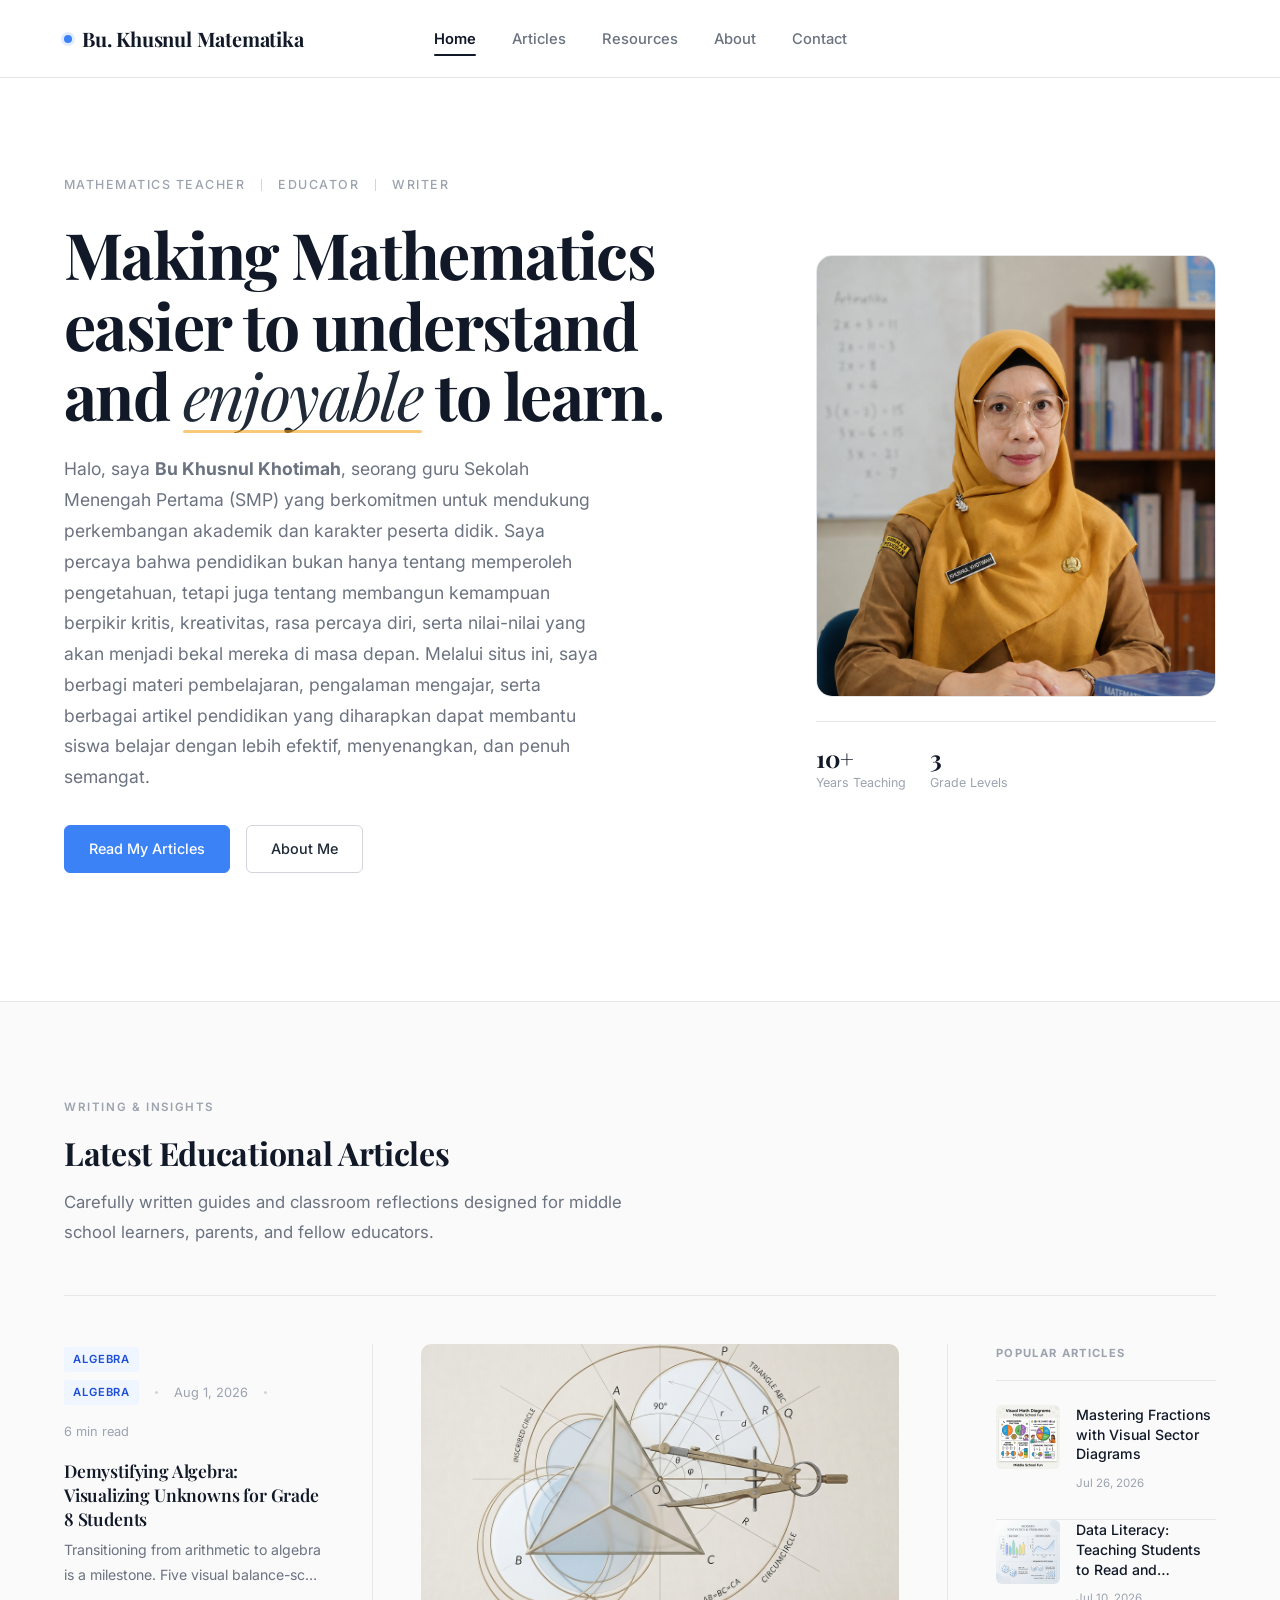
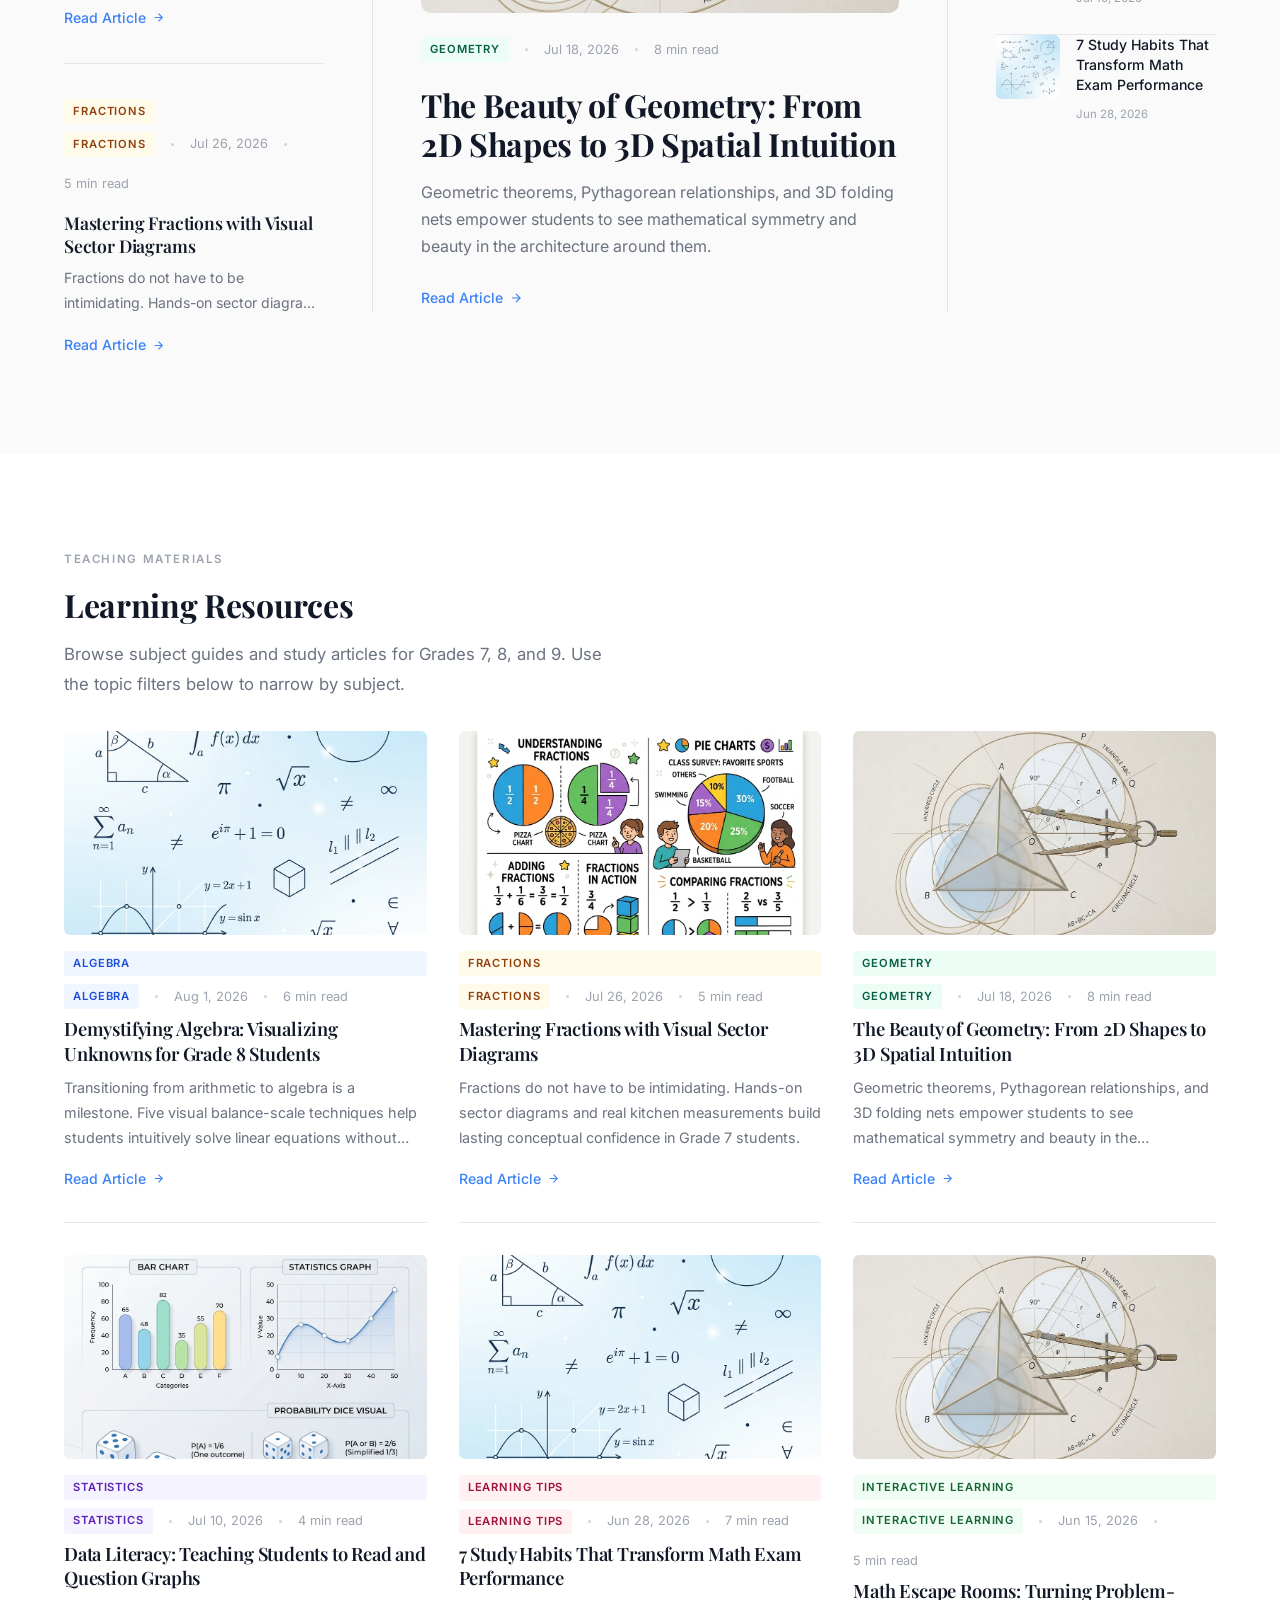
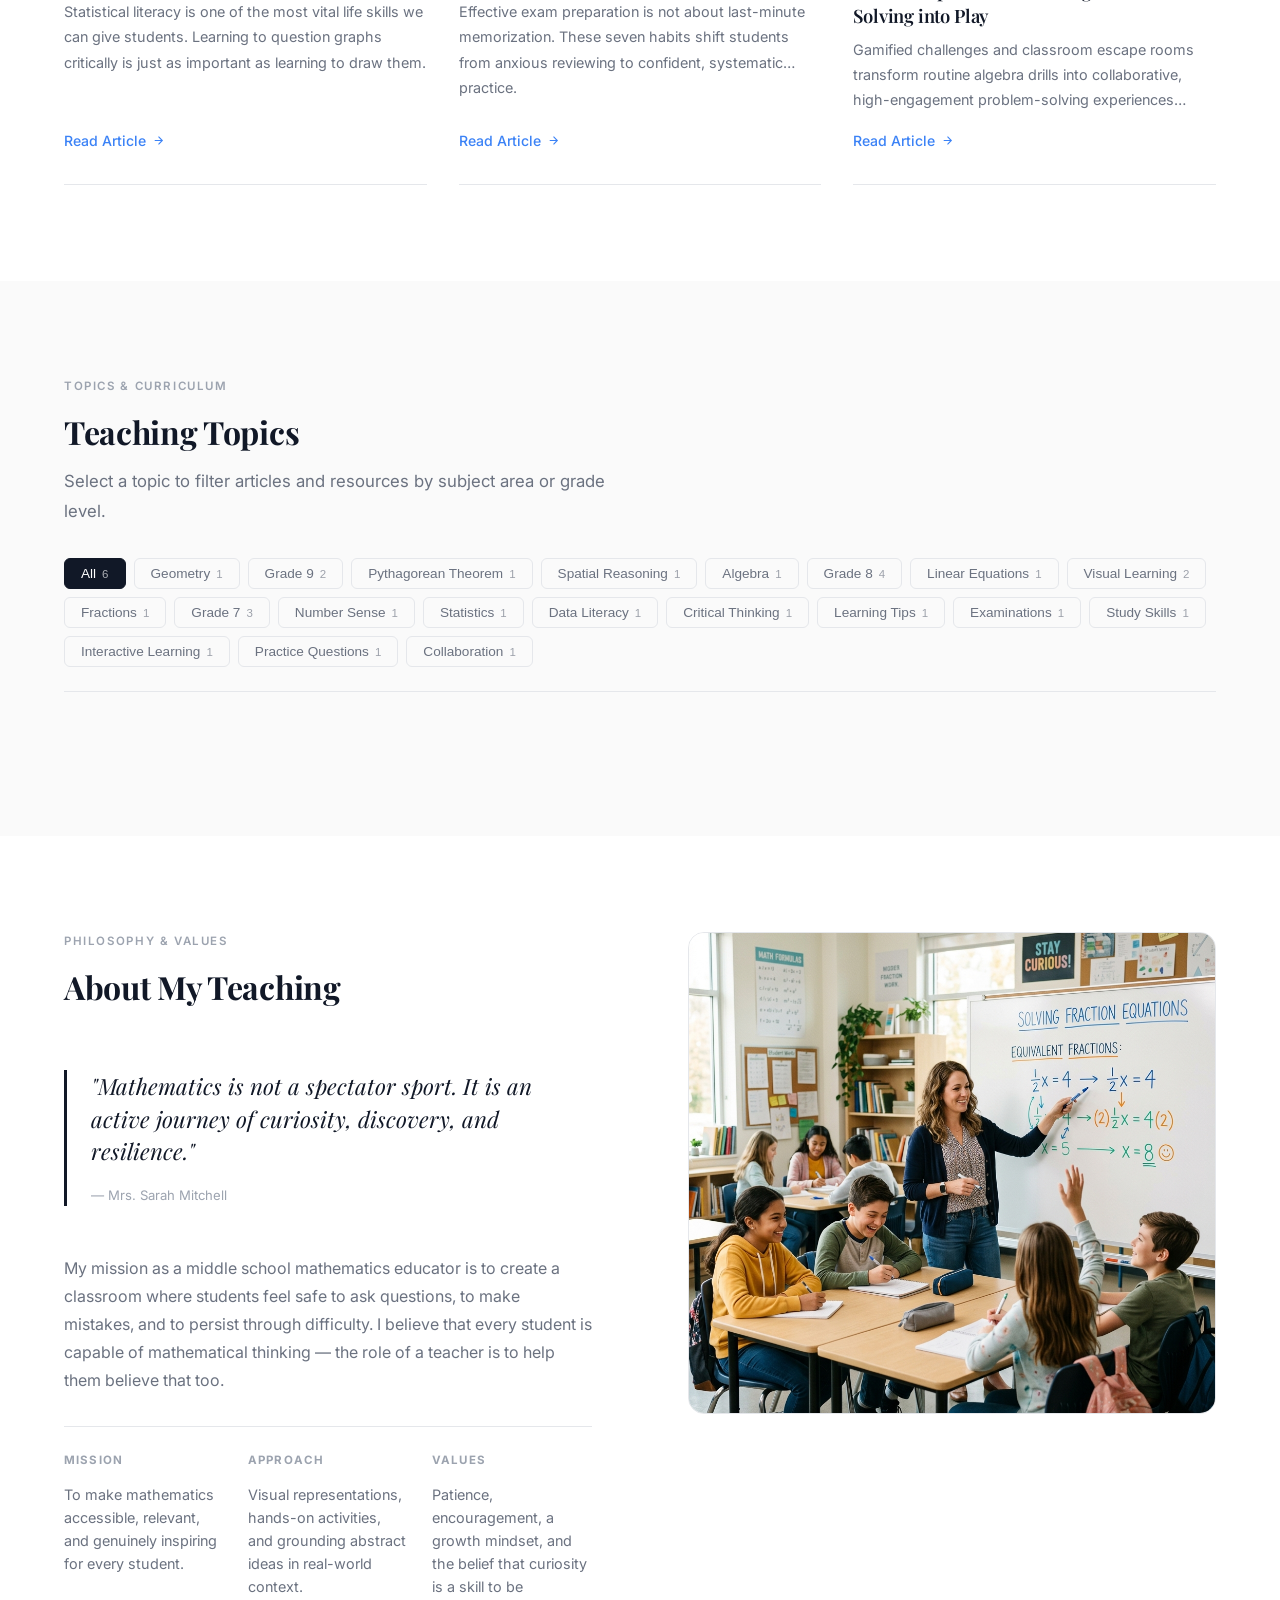
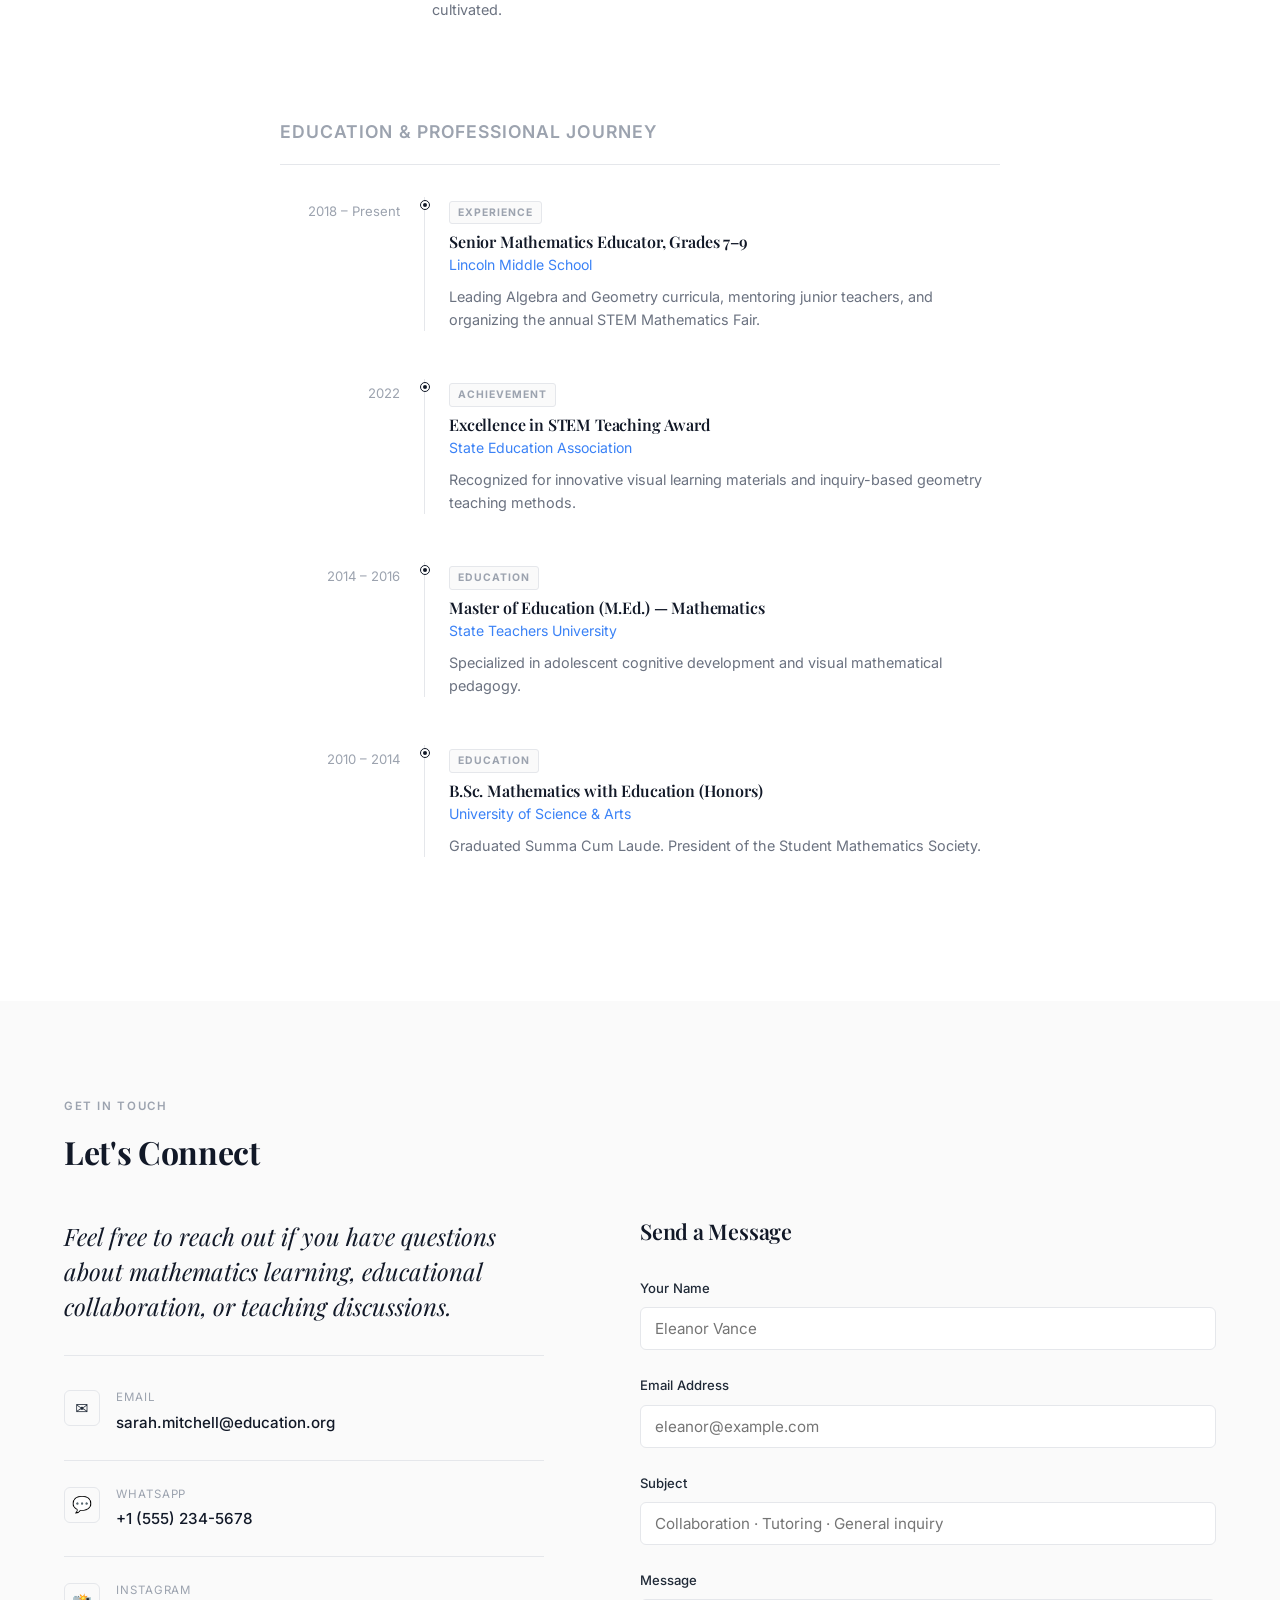
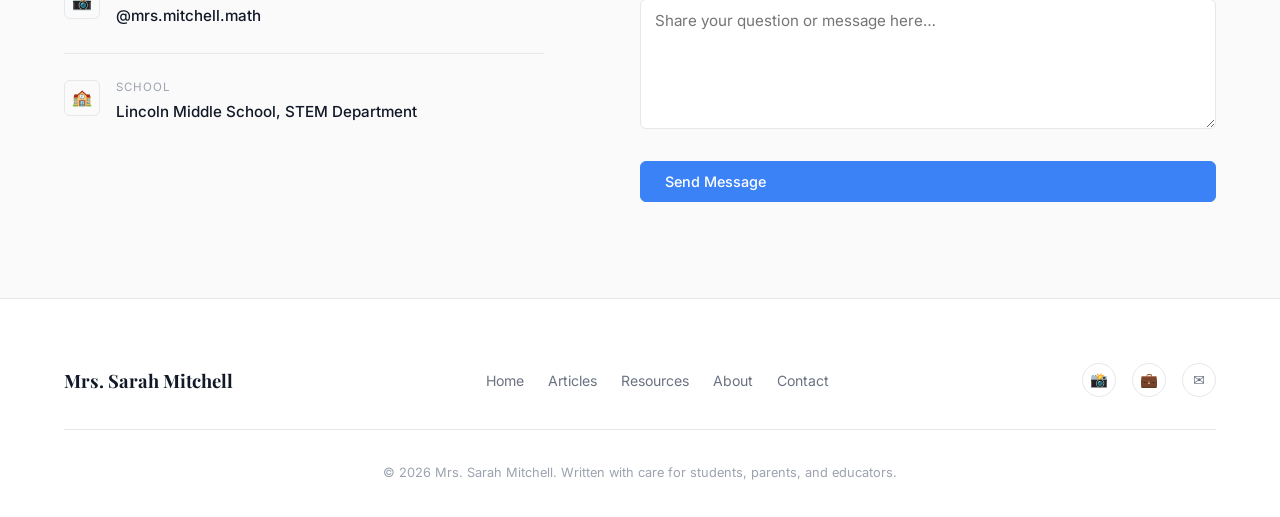
==== index.html @ ece7410b "web-porto" ====
<!DOCTYPE html>
<html lang="en">
<head>
  <meta charset="UTF-8" />
  <meta name="viewport" content="width=device-width, initial-scale=1.0" />
  <title>Bu Khusnul Khotimah - Guru Matematika</title>
  <meta name="description" content="Personal site of Mrs. Sarah Mitchell, middle school mathematics teacher for Grades 7–9. Educational articles on algebra, geometry, statistics, and learning strategies." />
  <meta name="author" content="Mrs. Sarah Mitchell" />
  <link rel="stylesheet" href="css/style.css" />
</head>
<body>

  <!-- ═══════════════════════════════════════════
       NAVIGATION
  ═══════════════════════════════════════════ -->
  <header class="site-header">
    <div class="container">
      <nav class="nav-inner">

        <a href="#hero" class="nav-logo">
          <span class="nav-logo-dot"></span>
          Bu. Khusnul Matematika
        </a>

        <button class="nav-mobile-btn" id="nav-mobile-btn" aria-label="Toggle menu">☰</button>

        <ul class="nav-links" id="nav-links">
          <li><a href="#hero"      class="nav-link active">Home</a></li>
          <li><a href="#articles"  class="nav-link">Articles</a></li>
          <li><a href="#resources" class="nav-link">Resources</a></li>
          <li><a href="#about"     class="nav-link">About</a></li>
          <li><a href="#contact"   class="nav-link">Contact</a></li>
        </ul>

      </nav>
    </div>
  </header>


  <main>

    <!-- ═══════════════════════════════════════════
         SECTION 1 — HERO
    ═══════════════════════════════════════════ -->
    <section class="hero" id="hero">
      <div class="container">
        <div class="hero-grid">

          <!-- Left: introduction -->
          <div class="hero-text">

            <div class="hero-eyebrow">
              <span class="hero-role-text">Mathematics Teacher</span>
              <span class="hero-sep"></span>
              <span class="hero-role-text">Educator</span>
              <span class="hero-sep"></span>
              <span class="hero-role-text">Writer</span>
            </div>

            <h1 class="hero-heading">
              Making Mathematics easier to understand
              and <span class="italic-accent">enjoyable</span> to learn.
            </h1>

            <p class="hero-intro">
              Halo, saya <strong>Bu Khusnul Khotimah</strong>, seorang guru Sekolah Menengah Pertama (SMP) yang berkomitmen untuk mendukung perkembangan akademik dan karakter peserta didik. Saya percaya bahwa pendidikan bukan hanya tentang memperoleh pengetahuan, tetapi juga tentang membangun kemampuan berpikir kritis, kreativitas, rasa percaya diri, serta nilai-nilai yang akan menjadi bekal mereka di masa depan. Melalui situs ini, saya berbagi materi pembelajaran, pengalaman mengajar, serta berbagai artikel pendidikan yang diharapkan dapat membantu siswa belajar dengan lebih efektif, menyenangkan, dan penuh semangat.
            </p>
            <div class="hero-cta">
              <a href="#articles" class="btn btn--primary">Read My Articles</a>
              <a href="#about"    class="btn btn--outline">About Me</a>
            </div>

          </div>

          <!-- Right: portrait + stats -->
          <div class="hero-photo-col">
            <div class="hero-photo-frame">
              <img src="images/bu_khusnul_portrait.png" alt="Bu Khusnul Khotimah, Guru Matematika" />
            </div>
            <div class="hero-stats">
              <div class="hero-stat">
                <span class="hero-stat-val">10+</span>
                <span class="hero-stat-lbl">Years Teaching</span>
              </div>
              <div class="hero-stat">
                <span class="hero-stat-val">3</span>
                <span class="hero-stat-lbl">Grade Levels</span>
              </div>
            </div>
          </div>

        </div>
      </div>
    </section>


    <!-- ═══════════════════════════════════════════
         SECTION 2 — EDITORIAL ARTICLE LAYOUT
         Featured · Latest · Popular
         All content rendered from js/articles.js
    ═══════════════════════════════════════════ -->
    <section class="section section--alt" id="articles">
      <div class="container">

        <!-- Section header -->
        <div style="margin-bottom: var(--s5);">
          <span class="eyebrow">Writing & Insights</span>
          <h2 class="section-heading">Latest Educational Articles</h2>
          <p class="section-lead">Carefully written guides and classroom reflections designed for middle school learners, parents, and fellow educators.</p>
        </div>

        <hr class="rule" style="margin-top: 0;" />

        <!-- Three-column editorial grid -->
        <div class="editorial-grid">

          <!-- LEFT: Latest articles (rendered by main.js) -->
          <div class="editorial-latest" id="latest-articles">
            <!-- Populated from articles.js via main.js -->
          </div>

          <!-- CENTER: Featured article (rendered by main.js) -->
          <div class="editorial-feature" id="featured-article">
            <!-- Populated from articles.js via main.js -->
          </div>

          <!-- RIGHT: Popular articles (rendered by main.js) -->
          <div class="editorial-popular">
            <p class="popular-label">Popular Articles</p>
            <div id="popular-articles">
              <!-- Populated from articles.js via main.js -->
            </div>
          </div>

        </div>

      </div>
    </section>


    <!-- ═══════════════════════════════════════════
         SECTION 3 — ARTICLE GRID (Learning Resources)
         Filtered by topic chips from Section 4
    ═══════════════════════════════════════════ -->
    <section class="section" id="resources-section">
      <div class="container">

        <div style="margin-bottom: var(--s4);">
          <span class="eyebrow">Teaching Materials</span>
          <h2 class="section-heading">Learning Resources</h2>
          <p class="section-lead">Browse subject guides and study articles for Grades 7, 8, and 9. Use the topic filters below to narrow by subject.</p>
        </div>

        <div class="article-grid" id="article-grid">
          <!-- Populated from articles.js via main.js -->
        </div>

      </div>
    </section>


    <!-- ═══════════════════════════════════════════
         SECTION 4 — TEACHING TOPICS
         Chips rendered dynamically from article tags
    ═══════════════════════════════════════════ -->
    <section class="section section--alt" id="resources">
      <div class="container">

        <div style="margin-bottom: var(--s4);">
          <span class="eyebrow">Topics & Curriculum</span>
          <h2 class="section-heading">Teaching Topics</h2>
          <p class="section-lead">Select a topic to filter articles and resources by subject area or grade level.</p>
        </div>

        <!-- Topic filter chips — built dynamically from article tags in main.js -->
        <div class="topics-bar" id="topics-bar">
          <!-- Populated by main.js -->
        </div>

      </div>
    </section>


    <!-- ═══════════════════════════════════════════
         SECTION 5 — ABOUT MY TEACHING
    ═══════════════════════════════════════════ -->
    <section class="section" id="about">
      <div class="container">

        <!-- Philosophy & Photo -->
        <div class="about-layout">

          <div class="about-col">
            <div>
              <span class="eyebrow">Philosophy & Values</span>
              <h2 class="section-heading">About My Teaching</h2>
            </div>

            <div class="philosophy-pull">
              <blockquote>
                "Mathematics is not a spectator sport. It is an active journey of curiosity, discovery, and resilience."
              </blockquote>
              <cite>— Mrs. Sarah Mitchell</cite>
            </div>

            <p style="font-size: 1rem; color: var(--text-2); line-height: 1.75;">
              My mission as a middle school mathematics educator is to create a classroom where students feel safe to ask questions, to make mistakes, and to persist through difficulty. I believe that every student is capable of mathematical thinking — the role of a teacher is to help them believe that too.
            </p>

            <div class="values-row">
              <div class="value-col">
                <span class="value-label">Mission</span>
                <p class="value-text">To make mathematics accessible, relevant, and genuinely inspiring for every student.</p>
              </div>
              <div class="value-col">
                <span class="value-label">Approach</span>
                <p class="value-text">Visual representations, hands-on activities, and grounding abstract ideas in real-world context.</p>
              </div>
              <div class="value-col">
                <span class="value-label">Values</span>
                <p class="value-text">Patience, encouragement, a growth mindset, and the belief that curiosity is a skill to be cultivated.</p>
              </div>
            </div>
          </div>

          <div class="about-photo">
            <img src="images/classroom_teaching.png" alt="Mrs. Sarah Mitchell teaching a class" />
          </div>

        </div>

        <!-- Timeline -->
        <div style="max-width: 720px; margin: 0 auto;">
          <p class="timeline-title">Education & Professional Journey</p>

          <div class="timeline">

            <div class="tl-item">
              <div class="tl-year">2018 – Present</div>
              <div class="tl-line"></div>
              <div class="tl-body">
                <span class="tl-tag">Experience</span>
                <h4 class="tl-role">Senior Mathematics Educator, Grades 7–9</h4>
                <div class="tl-place">Lincoln Middle School</div>
                <p class="tl-desc">Leading Algebra and Geometry curricula, mentoring junior teachers, and organizing the annual STEM Mathematics Fair.</p>
              </div>
            </div>

            <div class="tl-item">
              <div class="tl-year">2022</div>
              <div class="tl-line"></div>
              <div class="tl-body">
                <span class="tl-tag">Achievement</span>
                <h4 class="tl-role">Excellence in STEM Teaching Award</h4>
                <div class="tl-place">State Education Association</div>
                <p class="tl-desc">Recognized for innovative visual learning materials and inquiry-based geometry teaching methods.</p>
              </div>
            </div>

            <div class="tl-item">
              <div class="tl-year">2014 – 2016</div>
              <div class="tl-line"></div>
              <div class="tl-body">
                <span class="tl-tag">Education</span>
                <h4 class="tl-role">Master of Education (M.Ed.) — Mathematics</h4>
                <div class="tl-place">State Teachers University</div>
                <p class="tl-desc">Specialized in adolescent cognitive development and visual mathematical pedagogy.</p>
              </div>
            </div>

            <div class="tl-item">
              <div class="tl-year">2010 – 2014</div>
              <div class="tl-line"></div>
              <div class="tl-body">
                <span class="tl-tag">Education</span>
                <h4 class="tl-role">B.Sc. Mathematics with Education (Honors)</h4>
                <div class="tl-place">University of Science &amp; Arts</div>
                <p class="tl-desc">Graduated Summa Cum Laude. President of the Student Mathematics Society.</p>
              </div>
            </div>

          </div>
        </div>

      </div>
    </section>


    <!-- ═══════════════════════════════════════════
         SECTION 6 — CONTACT
    ═══════════════════════════════════════════ -->
    <section class="section section--alt" id="contact">
      <div class="container">

        <div style="margin-bottom: var(--s5);">
          <span class="eyebrow">Get In Touch</span>
          <h2 class="section-heading">Let's Connect</h2>
        </div>

        <div class="contact-grid">

          <!-- Left: intro + channels -->
          <div>
            <p class="contact-intro">
              Feel free to reach out if you have questions about mathematics learning, educational collaboration, or teaching discussions.
            </p>

            <div class="channels">

              <div class="channel">
                <div class="channel-icon-wrap">✉️</div>
                <div>
                  <div class="channel-label">Email</div>
                  <div class="channel-val">sarah.mitchell@education.org</div>
                </div>
              </div>

              <div class="channel">
                <div class="channel-icon-wrap">💬</div>
                <div>
                  <div class="channel-label">WhatsApp</div>
                  <div class="channel-val">+1 (555) 234-5678</div>
                </div>
              </div>

              <div class="channel">
                <div class="channel-icon-wrap">📸</div>
                <div>
                  <div class="channel-label">Instagram</div>
                  <div class="channel-val">@mrs.mitchell.math</div>
                </div>
              </div>

              <div class="channel">
                <div class="channel-icon-wrap">🏫</div>
                <div>
                  <div class="channel-label">School</div>
                  <div class="channel-val">Lincoln Middle School, STEM Department</div>
                </div>
              </div>

            </div>
          </div>

          <!-- Right: contact form -->
          <div class="contact-form-col">
            <h3 class="contact-form-title">Send a Message</h3>

            <form id="contact-form">
              <div class="form-group">
                <label class="form-label" for="contact-name">Your Name</label>
                <input class="form-input" type="text" id="contact-name" placeholder="Eleanor Vance" required />
              </div>
              <div class="form-group">
                <label class="form-label" for="contact-email">Email Address</label>
                <input class="form-input" type="email" id="contact-email" placeholder="eleanor@example.com" required />
              </div>
              <div class="form-group">
                <label class="form-label" for="contact-subject">Subject</label>
                <input class="form-input" type="text" id="contact-subject" placeholder="Collaboration · Tutoring · General inquiry" />
              </div>
              <div class="form-group">
                <label class="form-label" for="contact-message">Message</label>
                <textarea class="form-textarea" id="contact-message" placeholder="Share your question or message here…" required></textarea>
              </div>
              <button type="submit" class="btn btn--primary" style="width:100%;">Send Message</button>
            </form>
          </div>

        </div>

      </div>
    </section>

  </main>


  <!-- ═══════════════════════════════════════════
       FOOTER
  ═══════════════════════════════════════════ -->
  <footer class="site-footer">
    <div class="container">

      <div class="footer-inner">

        <span class="footer-logo">Mrs. Sarah Mitchell</span>

        <ul class="footer-nav">
          <li><a href="#hero">Home</a></li>
          <li><a href="#articles">Articles</a></li>
          <li><a href="#resources">Resources</a></li>
          <li><a href="#about">About</a></li>
          <li><a href="#contact">Contact</a></li>
        </ul>

        <div class="footer-social">
          <a href="#" class="soc-btn" aria-label="Instagram">📸</a>
          <a href="#" class="soc-btn" aria-label="LinkedIn">💼</a>
          <a href="#" class="soc-btn" aria-label="Email">✉️</a>
        </div>

      </div>

      <p class="footer-copy">
        © 2026 Mrs. Sarah Mitchell. Written with care for students, parents, and educators.
      </p>

    </div>
  </footer>


  <!-- ═══════════════════════════════════════════
       ARTICLE MODAL READER
  ═══════════════════════════════════════════ -->
  <div class="modal-backdrop" id="article-modal" role="dialog" aria-modal="true" aria-labelledby="modal-title">
    <div class="modal-panel">
      <button class="modal-close" id="modal-close" aria-label="Close article">✕</button>
      <img id="modal-cover" class="modal-cover" src="" alt="" />
      <div class="modal-body">
        <div class="modal-meta" id="modal-meta"></div>
        <h2 class="modal-title" id="modal-title"></h2>
        <div class="modal-content" id="modal-content"></div>
      </div>
    </div>
  </div>


  <!-- Toast notification -->
  <div class="toast" id="toast" role="status" aria-live="polite"></div>


  <!-- ═══════════════════════════════════════════
       SCRIPTS
       articles.js must load before main.js
  ═══════════════════════════════════════════ -->
  <script src="js/articles.js"></script>
  <script src="js/main.js"></script>

</body>
</html>
---- css/style.css ----
/* ==========================================================================
   MRS. SARAH MITCHELL — MATHEMATICS EDUCATOR
   Editorial Publication Design System
   Inspired by: Medium · The Atlantic · Notion · Apple Editorial
   Philosophy: Typography-first. Content over decoration. Calm authority.
   ========================================================================== */

@import url('https://fonts.googleapis.com/css2?family=Inter:ital,wght@0,300;0,400;0,500;0,600;1,300&family=Playfair+Display:ital,wght@0,400;0,600;0,700;1,400;1,600;1,700&display=swap');

/* ─── Design Tokens ─────────────────────────────────────────────────── */
:root {
  /* Color */
  --bg:           #FFFFFF;
  --surface:      #FAFAFA;
  --surface-card: #FFFFFF;
  --primary:      #3B82F6;
  --primary-dim:  #EFF6FF;
  --accent:       #F59E0B;
  --accent-dim:   #FFFBEB;
  --text:         #1F2937;
  --text-2:       #6B7280;
  --text-3:       #9CA3AF;
  --border:       #E5E7EB;
  --border-strong:#D1D5DB;
  --ink:          #111827;   /* for large headings — richer than text */

  /* Type */
  --serif:  'Playfair Display', Georgia, 'Times New Roman', serif;
  --sans:   'Inter', system-ui, -apple-system, sans-serif;

  /* Layout */
  --w-content: 1200px;
  --w-narrow:  760px;         /* prose column width */
  --nav-h:     78px;

  /* Spacing scale (8 px base) */
  --s1: 8px;
  --s2: 16px;
  --s3: 24px;
  --s4: 32px;
  --s5: 48px;
  --s6: 64px;
  --s7: 96px;
  --s8: 128px;

  /* Radius */
  --r-sm: 6px;
  --r-md: 10px;
  --r-lg: 16px;
  --r-pill: 9999px;

  /* Shadows — very restrained */
  --sh-xs:  0 1px 3px rgba(0,0,0,0.06);
  --sh-sm:  0 2px 8px rgba(0,0,0,0.06);
  --sh-md:  0 4px 16px rgba(0,0,0,0.07);
  --sh-lg:  0 8px 32px rgba(0,0,0,0.08);

  /* Transitions */
  --ease: 0.22s ease;
}

/* ─── Reset ─────────────────────────────────────────────────────────── */
*, *::before, *::after { box-sizing: border-box; margin: 0; padding: 0; }

html {
  scroll-behavior: smooth;
  -webkit-font-smoothing: antialiased;
  -moz-osx-font-smoothing: grayscale;
  font-size: 16px;
}

body {
  font-family: var(--sans);
  background: var(--bg);
  color: var(--text);
  line-height: 1.7;
  overflow-x: hidden;
}

/* ─── Typography ────────────────────────────────────────────────────── */
h1, h2, h3, h4 {
  font-family: var(--serif);
  color: var(--ink);
  line-height: 1.2;
  font-weight: 700;
  letter-spacing: -0.01em;
}

h1 { font-size: clamp(2.4rem, 5vw, 3.6rem); }
h2 { font-size: clamp(1.8rem, 3.5vw, 2.4rem); }
h3 { font-size: 1.35rem; font-weight: 600; }
h4 { font-size: 1.05rem; font-weight: 600; }

p {
  font-size: 1.05rem;
  color: var(--text-2);
  line-height: 1.75;
}

a { color: inherit; text-decoration: none; transition: color var(--ease); }
img { max-width: 100%; height: auto; display: block; }

/* Italic serif highlight — editorial accent */
.italic-accent {
  font-family: var(--serif);
  font-style: italic;
  font-weight: 400;
  color: var(--text);
  position: relative;
}
.italic-accent::after {
  content: '';
  position: absolute;
  bottom: 4px;
  left: 0;
  width: 100%;
  height: 3px;
  background: var(--accent);
  opacity: 0.55;
  border-radius: 2px;
}

/* ─── Layout Utilities ──────────────────────────────────────────────── */
.container {
  width: 100%;
  max-width: var(--w-content);
  margin: 0 auto;
  padding: 0 var(--s3);
}

.section         { padding: var(--s7) 0; }
.section--alt    { background: var(--surface); }
.section--flush  { padding: var(--s6) 0; }

/* ─── Dividers ──────────────────────────────────────────────────────── */
.rule {
  border: none;
  border-top: 1px solid var(--border);
  margin: var(--s5) 0;
}

/* ─── Section Labels (editorial eyebrow) ────────────────────────────── */
.eyebrow {
  display: block;
  font-size: 0.72rem;
  font-weight: 600;
  letter-spacing: 0.14em;
  text-transform: uppercase;
  color: var(--text-3);
  margin-bottom: var(--s2);
}

.section-heading {
  font-size: clamp(1.6rem, 3vw, 2rem);
  margin-bottom: var(--s2);
}

.section-lead {
  font-size: 1.05rem;
  color: var(--text-2);
  max-width: 560px;
}

/* ─── Buttons ───────────────────────────────────────────────────────── */
.btn {
  display: inline-flex;
  align-items: center;
  gap: 6px;
  padding: 11px 24px;
  font-family: var(--sans);
  font-size: 0.9rem;
  font-weight: 500;
  border-radius: var(--r-sm);
  border: 1px solid transparent;
  cursor: pointer;
  transition: all var(--ease);
  text-decoration: none;
  white-space: nowrap;
}

.btn--primary {
  background: var(--primary);
  color: #fff;
  border-color: var(--primary);
}
.btn--primary:hover {
  background: #2563EB;
  border-color: #2563EB;
}

.btn--outline {
  background: transparent;
  color: var(--text);
  border-color: var(--border-strong);
}
.btn--outline:hover {
  background: var(--surface);
  border-color: var(--text-3);
}

.btn--ghost {
  background: transparent;
  color: var(--primary);
  border: none;
  padding: 0;
  font-size: 0.88rem;
  font-weight: 500;
}
.btn--ghost:hover { color: #2563EB; }
.btn--ghost svg   { transition: transform var(--ease); }
.btn--ghost:hover svg { transform: translateX(3px); }

/* ─── Sticky Navigation ─────────────────────────────────────────────── */
.site-header {
  position: sticky;
  top: 0;
  z-index: 200;
  min-height: var(--nav-h);
  padding: 14px 0;
  display: flex;
  align-items: center;
  background: rgba(255, 255, 255, 0.96);
  backdrop-filter: blur(12px);
  -webkit-backdrop-filter: blur(12px);
  border-bottom: 1px solid var(--border);
  transition: all var(--ease);
}

.site-header.scrolled {
  box-shadow: 0 4px 20px rgba(0, 0, 0, 0.05);
  padding: 10px 0;
}

.nav-inner {
  display: grid;
  grid-template-columns: 1fr auto 1fr;
  align-items: center;
  width: 100%;
}

.nav-logo {
  justify-self: start;
  display: flex;
  align-items: center;
  gap: 10px;
  font-family: var(--serif);
  font-size: 1.25rem;
  font-weight: 700;
  color: var(--ink);
  letter-spacing: -0.01em;
  transition: opacity var(--ease);
}

.nav-logo:hover {
  opacity: 0.85;
}

.nav-logo-dot {
  width: 8px;
  height: 8px;
  border-radius: 50%;
  background: var(--primary);
  display: inline-block;
  flex-shrink: 0;
  box-shadow: 0 0 0 3px rgba(59, 130, 246, 0.15);
}

.nav-links {
  justify-self: center;
  display: flex;
  align-items: center;
  gap: 36px;
  list-style: none;
}

.nav-link {
  font-size: 0.92rem;
  font-weight: 500;
  color: var(--text-2);
  transition: all var(--ease);
  padding: 8px 0;
  position: relative;
}

.nav-link::after {
  content: '';
  position: absolute;
  bottom: 0;
  left: 0;
  width: 0%;
  height: 2px;
  background: var(--ink);
  transition: width var(--ease);
  border-radius: 2px;
}

.nav-link:hover {
  color: var(--ink);
}

.nav-link.active {
  color: var(--ink);
  font-weight: 600;
}

.nav-link.active::after {
  width: 100%;
}

.nav-mobile-btn {
  display: none;
  background: none;
  border: none;
  color: var(--ink);
  font-size: 1.4rem;
  cursor: pointer;
  padding: 4px;
}

/* ─── HERO — Editorial Byline Style ────────────────────────────────── */
.hero {
  padding: var(--s7) 0 var(--s8) 0;
  border-bottom: 1px solid var(--border);
}

.hero-grid {
  display: grid;
  grid-template-columns: 1fr 400px;
  gap: var(--s7);
  align-items: center;
}

.hero-eyebrow {
  display: flex;
  align-items: center;
  gap: var(--s2);
  margin-bottom: var(--s3);
}

.hero-role-text {
  font-size: 0.78rem;
  font-weight: 500;
  letter-spacing: 0.12em;
  text-transform: uppercase;
  color: var(--text-3);
}

.hero-sep {
  width: 1px;
  height: 12px;
  background: var(--border-strong);
}

.hero-heading {
  font-size: clamp(2.8rem, 5.5vw, 4rem);
  line-height: 1.1;
  margin-bottom: var(--s3);
  font-weight: 700;
  color: var(--ink);
  letter-spacing: -0.025em;
}

.hero-intro {
  font-size: 1.1rem;
  color: var(--text-2);
  line-height: 1.75;
  max-width: 540px;
  margin-bottom: var(--s4);
}

.hero-cta {
  display: flex;
  align-items: center;
  gap: var(--s2);
  flex-wrap: wrap;
}

/* Hero Photo — clean, undecorated */
.hero-photo-col {
  position: relative;
}

.hero-photo-frame {
  border-radius: var(--r-lg);
  overflow: hidden;
  border: 1px solid var(--border);
  background: var(--surface);
  line-height: 0;
}

.hero-photo-frame img {
  width: 100%;
  height: 440px;
  object-fit: cover;
  object-position: center top;
}

/* Stats bar below photo — inline, no floating cards */
.hero-stats {
  display: flex;
  gap: var(--s3);
  margin-top: var(--s3);
  padding-top: var(--s3);
  border-top: 1px solid var(--border);
}

.hero-stat {
  display: flex;
  flex-direction: column;
  gap: 2px;
}

.hero-stat-val {
  font-family: var(--serif);
  font-size: 1.5rem;
  font-weight: 700;
  color: var(--ink);
  line-height: 1;
}

.hero-stat-lbl {
  font-size: 0.78rem;
  color: var(--text-3);
  font-weight: 400;
}

/* ─── Category Pill Labels ──────────────────────────────────────────── */
.cat {
  display: inline-block;
  font-size: 0.7rem;
  font-weight: 600;
  text-transform: uppercase;
  letter-spacing: 0.08em;
  padding: 3px 9px;
  border-radius: 3px;
}
.cat-algebra      { background:#EFF6FF; color:#1D4ED8; }
.cat-geometry     { background:#ECFDF5; color:#065F46; }
.cat-fractions    { background:#FFFBEB; color:#92400E; }
.cat-statistics   { background:#F5F3FF; color:#5B21B6; }
.cat-tips         { background:#FFF1F2; color:#9F1239; }
.cat-interactive  { background:#F0FDF4; color:#166534; }
.cat-exam         { background:#EEF2FF; color:#3730A3; }

/* ─── Article Meta Line ─────────────────────────────────────────────── */
.meta {
  display: flex;
  align-items: center;
  gap: var(--s2);
  font-size: 0.8rem;
  color: var(--text-3);
  flex-wrap: wrap;
}
.meta-dot { width: 3px; height: 3px; border-radius: 50%; background: var(--border-strong); flex-shrink: 0; }

/* ─── SECTION 2 — FEATURED ARTICLE EDITORIAL LAYOUT ─────────────────── */
/* Three-column magazine grid */
.editorial-grid {
  display: grid;
  grid-template-columns: 260px 1fr 220px;
  gap: var(--s5);
  align-items: start;
}

/* Left column: latest two articles */
.editorial-latest { display: flex; flex-direction: column; gap: var(--s4); }

.article-stub {
  padding-bottom: var(--s4);
  border-bottom: 1px solid var(--border);
  cursor: pointer;
}
.article-stub:last-child { border-bottom: none; padding-bottom: 0; }
.article-stub .meta { margin: var(--s1) 0 var(--s2) 0; }
.stub-title {
  font-family: var(--serif);
  font-size: 1.1rem;
  font-weight: 600;
  color: var(--ink);
  line-height: 1.35;
  margin-bottom: var(--s1);
}
.stub-excerpt {
  font-size: 0.88rem;
  color: var(--text-2);
  display: -webkit-box;
  -webkit-line-clamp: 2;
  -webkit-box-orient: vertical;
  overflow: hidden;
  margin-bottom: var(--s2);
}
.article-stub:hover .stub-title { color: var(--primary); }

/* Center column: featured hero article */
.editorial-feature {
  border-left: 1px solid var(--border);
  border-right: 1px solid var(--border);
  padding: 0 var(--s5);
}

.feature-image {
  width: 100%;
  aspect-ratio: 16/9;
  object-fit: cover;
  border-radius: var(--r-md);
  margin-bottom: var(--s3);
  background: var(--surface);
}

.feature-title {
  font-size: clamp(1.5rem, 2.8vw, 2rem);
  line-height: 1.2;
  margin-bottom: var(--s2);
  color: var(--ink);
}
.feature-excerpt {
  font-size: 1rem;
  color: var(--text-2);
  line-height: 1.7;
  margin-bottom: var(--s3);
}
.feature-meta { margin-bottom: var(--s3); }

/* Right column: popular list */
.editorial-popular {
  display: flex;
  flex-direction: column;
  gap: var(--s2);
}

.popular-label {
  font-size: 0.7rem;
  font-weight: 700;
  letter-spacing: 0.12em;
  text-transform: uppercase;
  color: var(--text-3);
  padding-bottom: var(--s2);
  border-bottom: 1px solid var(--border);
  margin-bottom: var(--s1);
}

.popular-item {
  display: grid;
  grid-template-columns: 64px 1fr;
  gap: var(--s2);
  align-items: start;
  padding-bottom: var(--s3);
  border-bottom: 1px solid var(--border);
  cursor: pointer;
}
.popular-item:last-child { border-bottom: none; padding-bottom: 0; }
.popular-item:hover .popular-title { color: var(--primary); }

.popular-thumb {
  width: 64px;
  height: 64px;
  object-fit: cover;
  border-radius: var(--r-sm);
  background: var(--surface);
  flex-shrink: 0;
}

.popular-title {
  font-size: 0.88rem;
  font-weight: 500;
  color: var(--ink);
  line-height: 1.4;
  transition: color var(--ease);
  display: -webkit-box;
  -webkit-line-clamp: 3;
  -webkit-box-orient: vertical;
  overflow: hidden;
  margin-bottom: 4px;
}
.popular-date { font-size: 0.72rem; color: var(--text-3); }

/* ─── SECTION 3 — ARTICLE GRID (Learning Resources) ────────────────── */
.article-grid {
  display: grid;
  grid-template-columns: repeat(3, 1fr);
  gap: var(--s4);
}

.article-card {
  display: flex;
  flex-direction: column;
  cursor: pointer;
  border-bottom: 1px solid var(--border);
  padding-bottom: var(--s4);
  transition: none;
}

.article-card-image {
  width: 100%;
  aspect-ratio: 16/9;
  object-fit: cover;
  border-radius: var(--r-sm);
  background: var(--surface);
  margin-bottom: var(--s2);
  transition: opacity var(--ease);
}
.article-card:hover .article-card-image { opacity: 0.88; }

.article-card .meta    { margin: var(--s1) 0 var(--s1) 0; }
.article-card-title    {
  font-family: var(--serif);
  font-size: 1.15rem;
  font-weight: 600;
  color: var(--ink);
  line-height: 1.35;
  margin-bottom: var(--s1);
  transition: color var(--ease);
}
.article-card:hover .article-card-title { color: var(--primary); }

.article-card-excerpt {
  font-size: 0.9rem;
  color: var(--text-2);
  display: -webkit-box;
  -webkit-line-clamp: 3;
  -webkit-box-orient: vertical;
  overflow: hidden;
  margin-bottom: var(--s2);
  flex-grow: 1;
}

/* ─── SECTION 4 — TEACHING TOPICS ──────────────────────────────────── */
.topics-bar {
  display: flex;
  flex-wrap: wrap;
  gap: var(--s1);
  padding-bottom: var(--s3);
  border-bottom: 1px solid var(--border);
  margin-bottom: var(--s5);
}

.topic-btn {
  display: inline-flex;
  align-items: center;
  gap: 6px;
  padding: 7px 16px;
  font-size: 0.85rem;
  font-weight: 400;
  color: var(--text-2);
  background: transparent;
  border: 1px solid var(--border);
  border-radius: var(--r-sm);
  cursor: pointer;
  transition: all var(--ease);
}
.topic-btn:hover          { border-color: var(--text-3); color: var(--text); }
.topic-btn.active         { background: var(--ink); color: #fff; border-color: var(--ink); }
.topic-btn .topic-count   { font-size: 0.72rem; opacity: 0.65; }

/* ─── SECTION 5 — ABOUT / PHILOSOPHY ───────────────────────────────── */
.about-layout {
  display: grid;
  grid-template-columns: 1fr 1fr;
  gap: var(--s7);
  align-items: start;
  margin-bottom: var(--s7);
}

.about-col { display: flex; flex-direction: column; gap: var(--s4); }

/* Pull-quote style philosophy */
.philosophy-pull {
  border-left: 3px solid var(--ink);
  padding-left: var(--s3);
  margin: var(--s2) 0;
}
.philosophy-pull blockquote {
  font-family: var(--serif);
  font-size: 1.4rem;
  font-style: italic;
  font-weight: 400;
  color: var(--ink);
  line-height: 1.45;
}
.philosophy-pull cite {
  display: block;
  margin-top: var(--s2);
  font-style: normal;
  font-size: 0.82rem;
  color: var(--text-3);
}

/* Values — horizontal text list */
.values-row {
  display: grid;
  grid-template-columns: repeat(3, 1fr);
  gap: var(--s3);
  padding-top: var(--s3);
  border-top: 1px solid var(--border);
}

.value-col { display: flex; flex-direction: column; gap: var(--s1); }

.value-label {
  font-size: 0.72rem;
  font-weight: 700;
  letter-spacing: 0.1em;
  text-transform: uppercase;
  color: var(--text-3);
  margin-bottom: 4px;
}
.value-text {
  font-size: 0.9rem;
  color: var(--text-2);
  line-height: 1.6;
}

/* Photo column */
.about-photo {
  border-radius: var(--r-lg);
  overflow: hidden;
  border: 1px solid var(--border);
  line-height: 0;
}
.about-photo img {
  width: 100%;
  height: 480px;
  object-fit: cover;
}

/* ─── Timeline ──────────────────────────────────────────────────────── */
.timeline-title {
  font-size: 1.1rem;
  font-weight: 600;
  color: var(--text-3);
  letter-spacing: 0.06em;
  text-transform: uppercase;
  font-family: var(--sans);
  margin-bottom: var(--s4);
  padding-bottom: var(--s2);
  border-bottom: 1px solid var(--border);
}

.timeline {
  display: flex;
  flex-direction: column;
  gap: 0;
  max-width: 720px;
  margin: 0 auto;
}

.tl-item {
  display: grid;
  grid-template-columns: 120px 1px 1fr;
  gap: 0 var(--s3);
  padding-bottom: var(--s5);
  position: relative;
}

.tl-year {
  font-size: 0.82rem;
  color: var(--text-3);
  font-weight: 400;
  padding-top: 3px;
  text-align: right;
}

.tl-line {
  background: var(--border);
  position: relative;
  width: 1px;
  min-height: 100%;
}
.tl-line::before {
  content: '';
  position: absolute;
  top: 4px;
  left: 50%;
  transform: translateX(-50%);
  width: 8px;
  height: 8px;
  border-radius: 50%;
  background: var(--ink);
  border: 2px solid var(--bg);
  outline: 1px solid var(--ink);
}

.tl-body { padding-top: 0; }

.tl-tag {
  display: inline-block;
  font-size: 0.65rem;
  font-weight: 700;
  letter-spacing: 0.1em;
  text-transform: uppercase;
  color: var(--text-3);
  background: var(--surface);
  border: 1px solid var(--border);
  border-radius: 3px;
  padding: 2px 8px;
  margin-bottom: var(--s1);
}

.tl-role  { font-size: 1rem; font-weight: 600; margin-bottom: 2px; color: var(--ink); }
.tl-place { font-size: 0.88rem; color: var(--primary); margin-bottom: var(--s1); }
.tl-desc  { font-size: 0.9rem; color: var(--text-2); line-height: 1.6; }

/* ─── CONTACT ───────────────────────────────────────────────────────── */
.contact-grid {
  display: grid;
  grid-template-columns: 1fr 1.2fr;
  gap: var(--s7);
  align-items: start;
}

.contact-intro {
  font-size: 1.5rem;
  font-family: var(--serif);
  font-style: italic;
  font-weight: 400;
  color: var(--ink);
  line-height: 1.45;
  margin-bottom: var(--s4);
  padding-bottom: var(--s4);
  border-bottom: 1px solid var(--border);
}

.channels { display: flex; flex-direction: column; gap: var(--s3); }
.channel  {
  display: flex;
  align-items: flex-start;
  gap: var(--s2);
  padding-bottom: var(--s3);
  border-bottom: 1px solid var(--border);
}
.channel:last-child { border-bottom: none; }

.channel-icon-wrap {
  width: 36px;
  height: 36px;
  border-radius: var(--r-sm);
  border: 1px solid var(--border);
  display: flex;
  align-items: center;
  justify-content: center;
  font-size: 1rem;
  flex-shrink: 0;
  margin-top: 2px;
}

.channel-label { font-size: 0.72rem; text-transform: uppercase; letter-spacing: 0.08em; color: var(--text-3); margin-bottom: 2px; }
.channel-val   { font-size: 0.95rem; font-weight: 500; color: var(--ink); }

/* Contact Form */
.contact-form-col { display: flex; flex-direction: column; gap: 0; }
.contact-form-title { font-size: 1.35rem; margin-bottom: var(--s4); }

.form-group { margin-bottom: var(--s3); }

.form-label {
  display: block;
  font-size: 0.82rem;
  font-weight: 500;
  color: var(--text);
  margin-bottom: var(--s1);
}

.form-input, .form-textarea {
  width: 100%;
  padding: 11px 14px;
  font-family: var(--sans);
  font-size: 0.95rem;
  color: var(--ink);
  background: var(--bg);
  border: 1px solid var(--border);
  border-radius: var(--r-sm);
  transition: border-color var(--ease), box-shadow var(--ease);
}
.form-input:focus, .form-textarea:focus {
  outline: none;
  border-color: var(--ink);
  box-shadow: 0 0 0 3px rgba(31,41,55,0.06);
}
.form-textarea { min-height: 130px; resize: vertical; }

/* ─── FOOTER ────────────────────────────────────────────────────────── */
.site-footer {
  border-top: 1px solid var(--border);
  padding: var(--s6) 0 var(--s4) 0;
}

.footer-inner {
  display: flex;
  align-items: center;
  justify-content: space-between;
  padding-bottom: var(--s4);
  margin-bottom: var(--s4);
  border-bottom: 1px solid var(--border);
  flex-wrap: wrap;
  gap: var(--s3);
}

.footer-logo {
  font-family: var(--serif);
  font-size: 1.15rem;
  font-weight: 700;
  color: var(--ink);
}

.footer-nav { display: flex; gap: var(--s3); list-style: none; }
.footer-nav a { font-size: 0.88rem; color: var(--text-2); }
.footer-nav a:hover { color: var(--ink); }

.footer-social { display: flex; gap: var(--s2); }
.soc-btn {
  width: 34px; height: 34px;
  border-radius: 50%;
  border: 1px solid var(--border);
  display: flex; align-items: center; justify-content: center;
  color: var(--text-2);
  font-size: 0.9rem;
  transition: all var(--ease);
}
.soc-btn:hover { border-color: var(--ink); color: var(--ink); }

.footer-copy { font-size: 0.8rem; color: var(--text-3); text-align: center; }

/* ─── ARTICLE MODAL READER ──────────────────────────────────────────── */
.modal-backdrop {
  position: fixed;
  inset: 0;
  background: rgba(15,20,30,0.55);
  z-index: 500;
  display: flex;
  align-items: center;
  justify-content: center;
  padding: var(--s3);
  opacity: 0;
  visibility: hidden;
  transition: opacity 0.25s ease, visibility 0.25s ease;
}
.modal-backdrop.open { opacity: 1; visibility: visible; }

.modal-panel {
  background: var(--bg);
  width: 100%;
  max-width: 720px;
  max-height: 90vh;
  overflow-y: auto;
  border-radius: var(--r-lg);
  box-shadow: var(--sh-lg);
  position: relative;
  transform: translateY(16px);
  transition: transform 0.25s ease;
}
.modal-backdrop.open .modal-panel { transform: translateY(0); }

.modal-close {
  position: absolute;
  top: var(--s2);
  right: var(--s2);
  width: 36px; height: 36px;
  border-radius: 50%;
  background: var(--surface);
  border: 1px solid var(--border);
  cursor: pointer;
  display: flex; align-items: center; justify-content: center;
  font-size: 1rem;
  color: var(--text-2);
  z-index: 10;
  transition: all var(--ease);
}
.modal-close:hover { background: var(--ink); color: #fff; border-color: var(--ink); }

.modal-cover {
  width: 100%;
  height: 280px;
  object-fit: cover;
  border-radius: var(--r-lg) var(--r-lg) 0 0;
  background: var(--surface);
}

.modal-body   { padding: var(--s5); }
.modal-meta   { margin-bottom: var(--s3); display: flex; gap: var(--s2); align-items: center; }
.modal-title  { font-size: clamp(1.5rem, 3vw, 2rem); margin-bottom: var(--s4); line-height: 1.2; }

.modal-content { font-size: 1.05rem; color: #374151; line-height: 1.8; }
.modal-content p   { margin-bottom: var(--s3); }
.modal-content h3  { font-size: 1.25rem; margin: var(--s4) 0 var(--s2) 0; color: var(--ink); }
.modal-content ul  { margin: 0 0 var(--s3) var(--s3); }
.modal-content li  { margin-bottom: var(--s1); color: var(--text-2); }

/* ─── Toast ─────────────────────────────────────────────────────────── */
.toast {
  position: fixed;
  bottom: var(--s4);
  right: var(--s4);
  background: var(--ink);
  color: #fff;
  padding: 12px 20px;
  border-radius: var(--r-md);
  font-size: 0.9rem;
  font-weight: 400;
  box-shadow: var(--sh-lg);
  z-index: 1000;
  transform: translateY(12px);
  opacity: 0;
  transition: all 0.25s ease;
  pointer-events: none;
}
.toast.show { transform: translateY(0); opacity: 1; }

/* ─── Empty State ───────────────────────────────────────────────────── */
.empty-state {
  grid-column: 1 / -1;
  text-align: center;
  padding: var(--s7) 0;
}
.empty-state h3 { font-size: 1.2rem; margin-bottom: var(--s1); }
.empty-state p  { font-size: 0.95rem; }

/* ─── Responsive ────────────────────────────────────────────────────── */
@media (max-width: 1080px) {
  .editorial-grid { grid-template-columns: 1fr 1fr; }
  .editorial-popular { display: none; }
  .editorial-feature { border-right: none; }
}

@media (max-width: 880px) {
  .hero-grid { grid-template-columns: 1fr; }
  .hero-photo-col { display: none; }
  .about-layout  { grid-template-columns: 1fr; }
  .contact-grid  { grid-template-columns: 1fr; }
  .article-grid  { grid-template-columns: 1fr 1fr; }
  .values-row    { grid-template-columns: 1fr; }
  .footer-inner  { flex-direction: column; gap: var(--s3); text-align: center; }
}

@media (max-width: 680px) {
  .nav-inner { display: flex; justify-content: space-between; }
  .editorial-grid { grid-template-columns: 1fr; }
  .editorial-latest { display: none; }
  .editorial-feature { border: none; padding: 0; }
  .article-grid  { grid-template-columns: 1fr; }
  .nav-links     {
    display: none;
    position: absolute;
    top: var(--nav-h);
    left: 0; right: 0;
    background: var(--bg);
    border-bottom: 1px solid var(--border);
    padding: var(--s3) var(--s3);
    flex-direction: column;
    gap: var(--s3);
    align-items: center;
    text-align: center;
  }
  .nav-links.open { display: flex; }
  .nav-mobile-btn { display: block; justify-self: end; }
  .tl-item       { grid-template-columns: 80px 1px 1fr; }
}
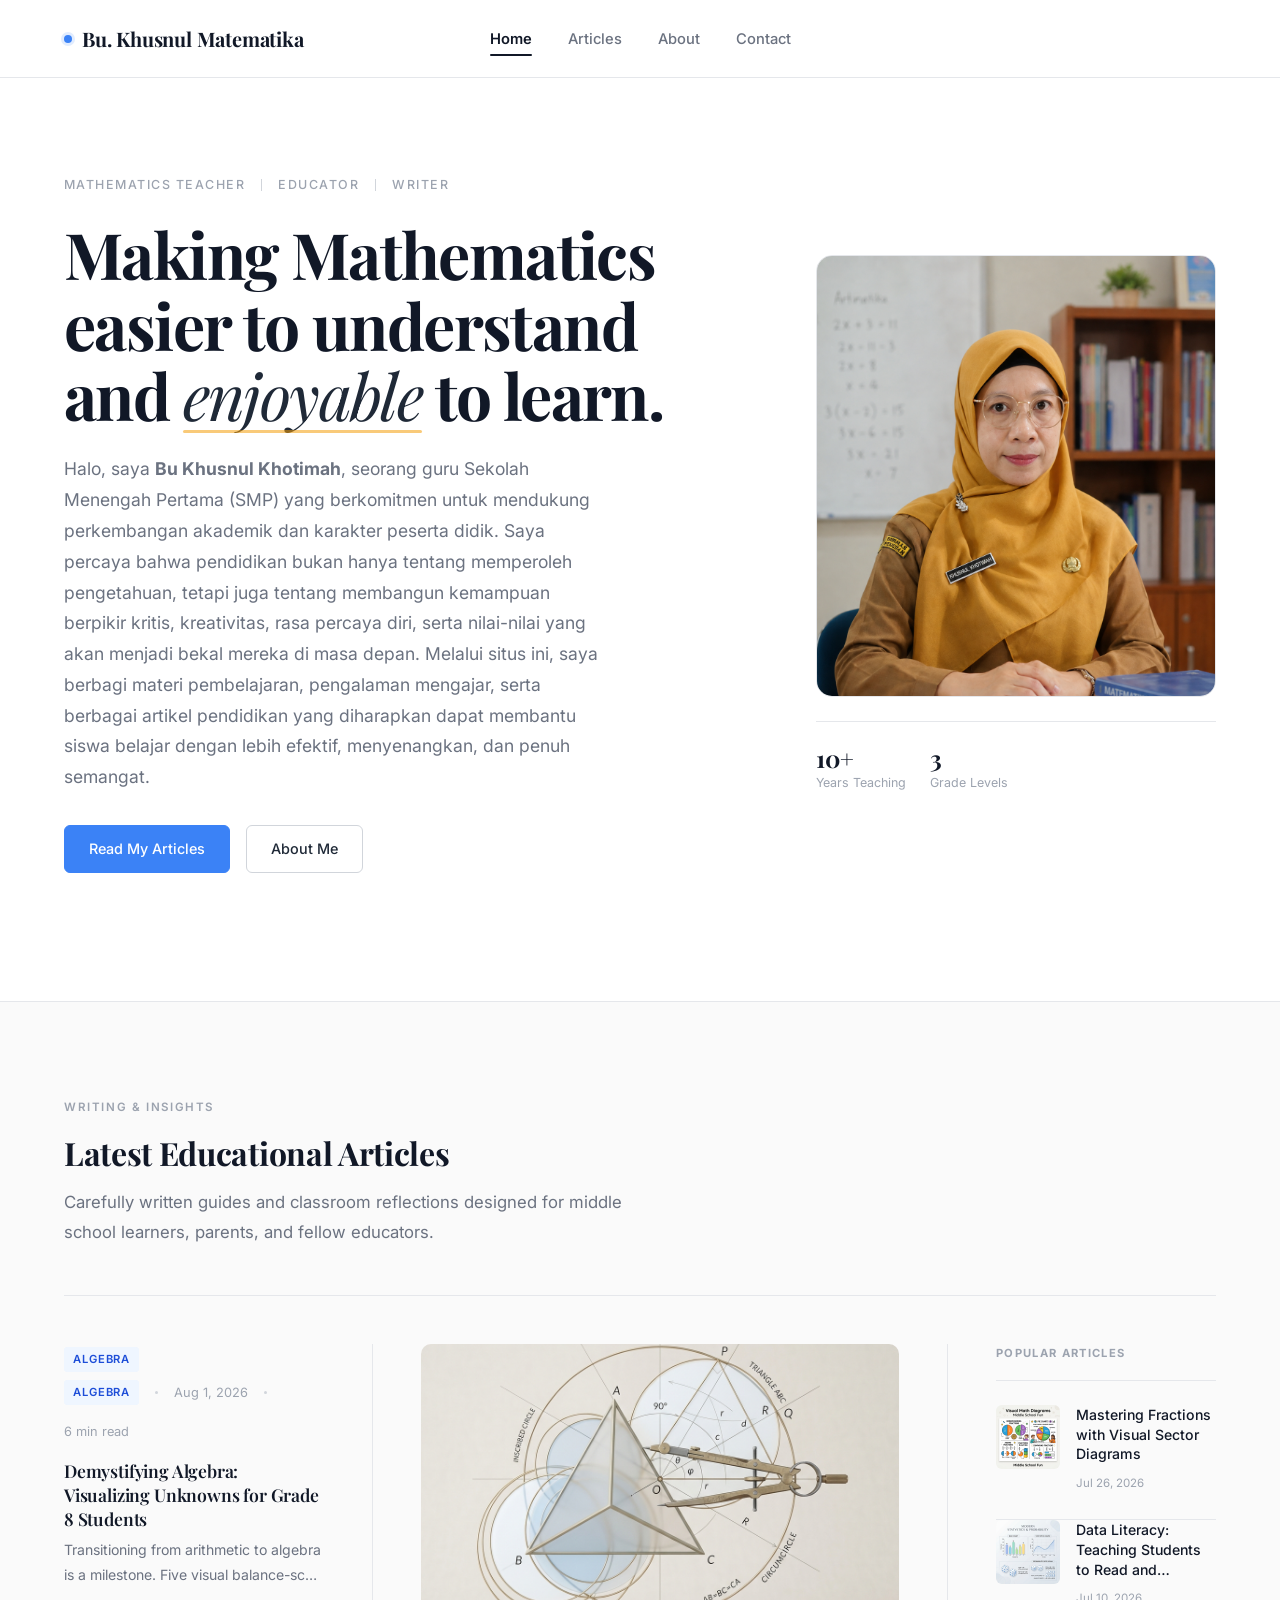
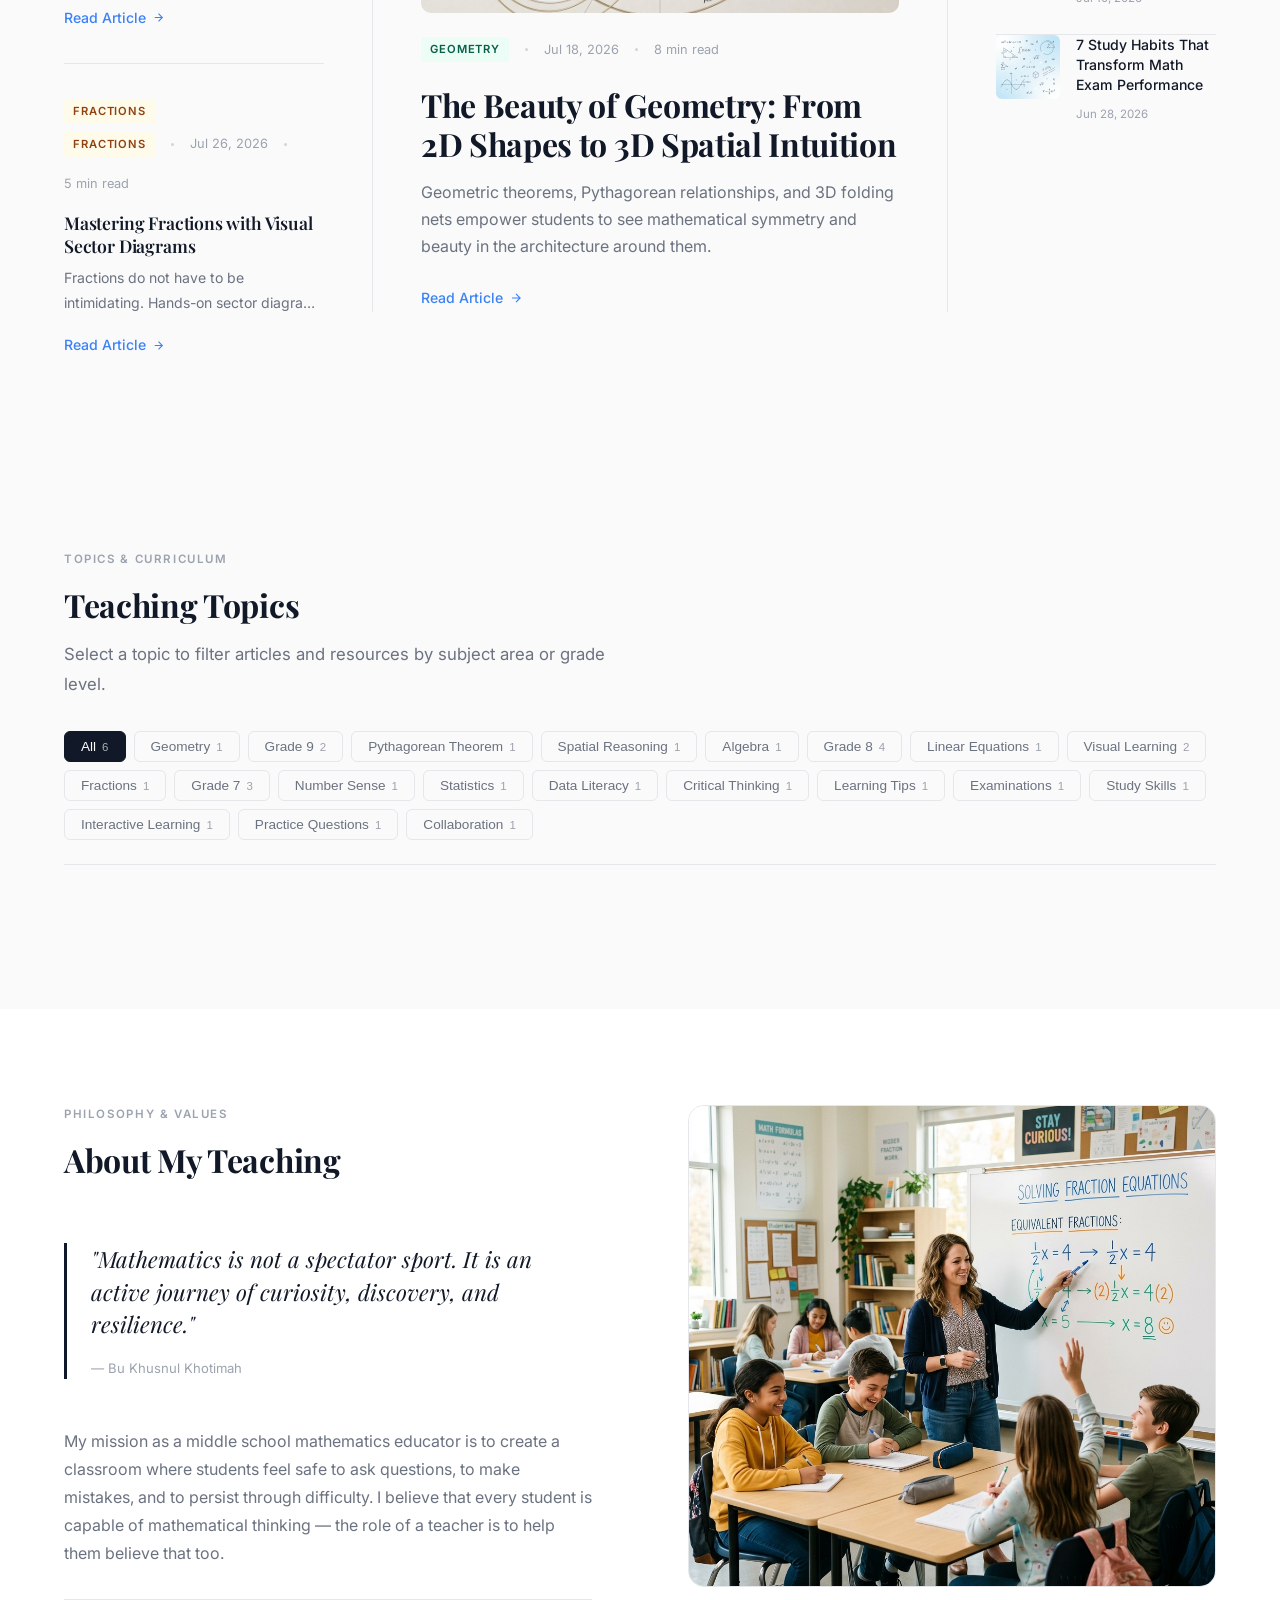
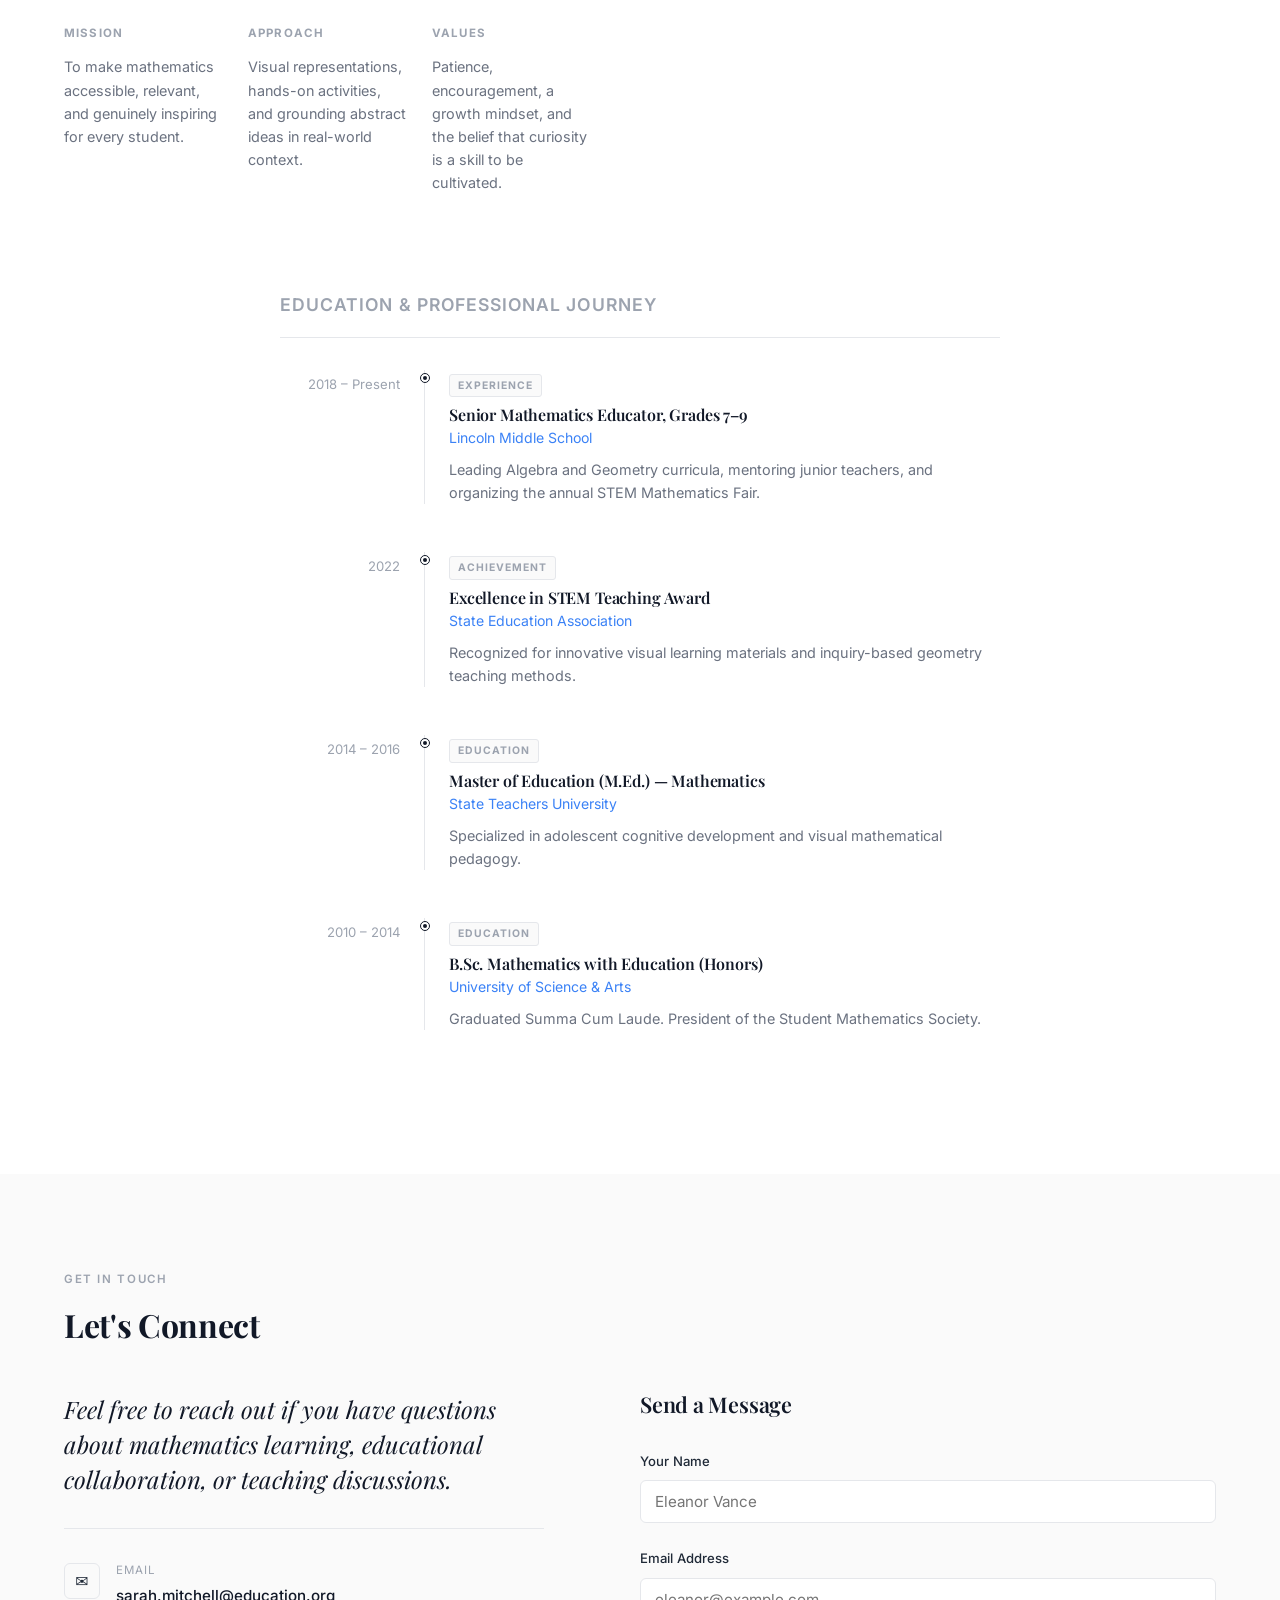
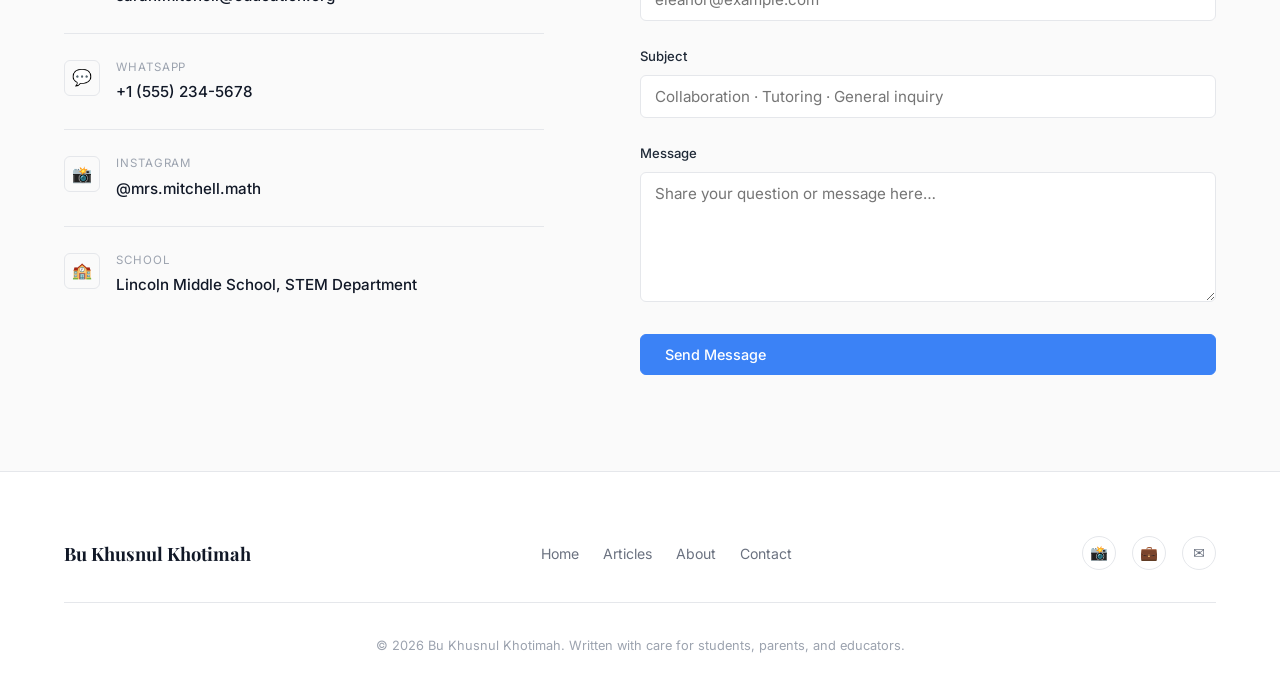
==== commit 4af60ef2: "Menghapus resource" ====
--- a/index.html
+++ b/index.html
@@ -1,11 +1,11 @@
 <!DOCTYPE html>
-<html lang="en">
+<html lang="id">
 <head>
   <meta charset="UTF-8" />
   <meta name="viewport" content="width=device-width, initial-scale=1.0" />
-  <title>Bu Khusnul Khotimah - Guru Matematika</title>
-  <meta name="description" content="Personal site of Mrs. Sarah Mitchell, middle school mathematics teacher for Grades 7–9. Educational articles on algebra, geometry, statistics, and learning strategies." />
-  <meta name="author" content="Mrs. Sarah Mitchell" />
+  <title>Bu Khusnul Khotimah — Guru Matematika SMP</title>
+  <meta name="description" content="Situs resmi Bu Khusnul Khotimah, guru Matematika SMP yang berdedikasi. Temukan artikel pendidikan, materi belajar, dan tips belajar matematika untuk siswa kelas 7, 8, dan 9." />
+  <meta name="author" content="Bu Khusnul Khotimah" />
   <link rel="stylesheet" href="css/style.css" />
 </head>
 <body>
@@ -25,11 +25,10 @@
         <button class="nav-mobile-btn" id="nav-mobile-btn" aria-label="Toggle menu">☰</button>
 
         <ul class="nav-links" id="nav-links">
-          <li><a href="#hero"      class="nav-link active">Home</a></li>
-          <li><a href="#articles"  class="nav-link">Articles</a></li>
-          <li><a href="#resources" class="nav-link">Resources</a></li>
-          <li><a href="#about"     class="nav-link">About</a></li>
-          <li><a href="#contact"   class="nav-link">Contact</a></li>
+          <li><a href="#hero"     class="nav-link active">Home</a></li>
+          <li><a href="#articles" class="nav-link">Articles</a></li>
+          <li><a href="#about"    class="nav-link">About</a></li>
+          <li><a href="#contact"  class="nav-link">Contact</a></li>
         </ul>
 
       </nav>
@@ -138,25 +137,6 @@
     </section>
 
 
-    <!-- ═══════════════════════════════════════════
-         SECTION 3 — ARTICLE GRID (Learning Resources)
-         Filtered by topic chips from Section 4
-    ═══════════════════════════════════════════ -->
-    <section class="section" id="resources-section">
-      <div class="container">
-
-        <div style="margin-bottom: var(--s4);">
-          <span class="eyebrow">Teaching Materials</span>
-          <h2 class="section-heading">Learning Resources</h2>
-          <p class="section-lead">Browse subject guides and study articles for Grades 7, 8, and 9. Use the topic filters below to narrow by subject.</p>
-        </div>
-
-        <div class="article-grid" id="article-grid">
-          <!-- Populated from articles.js via main.js -->
-        </div>
-
-      </div>
-    </section>
 
 
     <!-- ═══════════════════════════════════════════
@@ -200,7 +180,7 @@
               <blockquote>
                 "Mathematics is not a spectator sport. It is an active journey of curiosity, discovery, and resilience."
               </blockquote>
-              <cite>— Mrs. Sarah Mitchell</cite>
+              <cite>— Bu Khusnul Khotimah</cite>
             </div>
 
             <p style="font-size: 1rem; color: var(--text-2); line-height: 1.75;">
@@ -224,7 +204,7 @@
           </div>
 
           <div class="about-photo">
-            <img src="images/classroom_teaching.png" alt="Mrs. Sarah Mitchell teaching a class" />
+            <img src="images/classroom_teaching.png" alt="Bu Khusnul Khotimah mengajar di kelas" />
           </div>
 
         </div>
@@ -383,12 +363,11 @@
 
       <div class="footer-inner">
 
-        <span class="footer-logo">Mrs. Sarah Mitchell</span>
+        <span class="footer-logo">Bu Khusnul Khotimah</span>
 
         <ul class="footer-nav">
           <li><a href="#hero">Home</a></li>
           <li><a href="#articles">Articles</a></li>
-          <li><a href="#resources">Resources</a></li>
           <li><a href="#about">About</a></li>
           <li><a href="#contact">Contact</a></li>
         </ul>
@@ -402,7 +381,7 @@
       </div>
 
       <p class="footer-copy">
-        © 2026 Mrs. Sarah Mitchell. Written with care for students, parents, and educators.
+        © 2026 Bu Khusnul Khotimah. Written with care for students, parents, and educators.
       </p>
 
     </div>
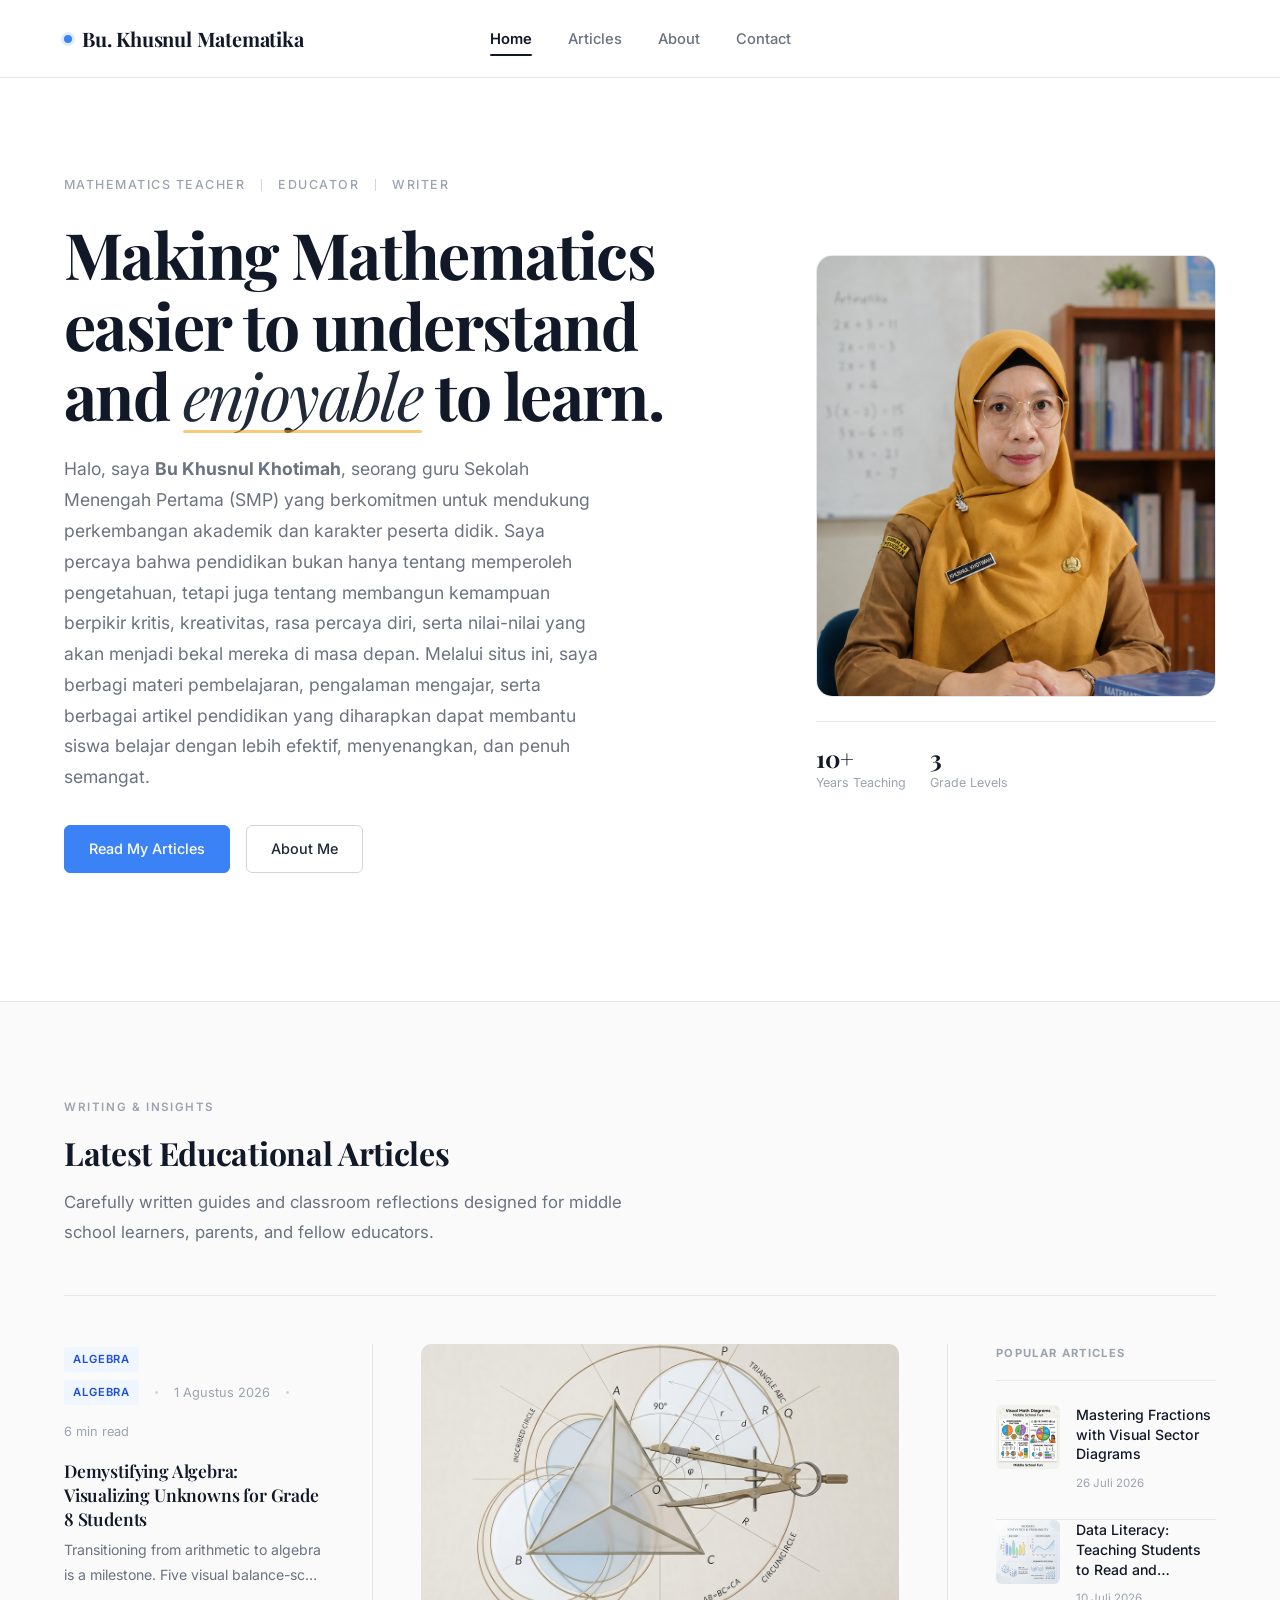
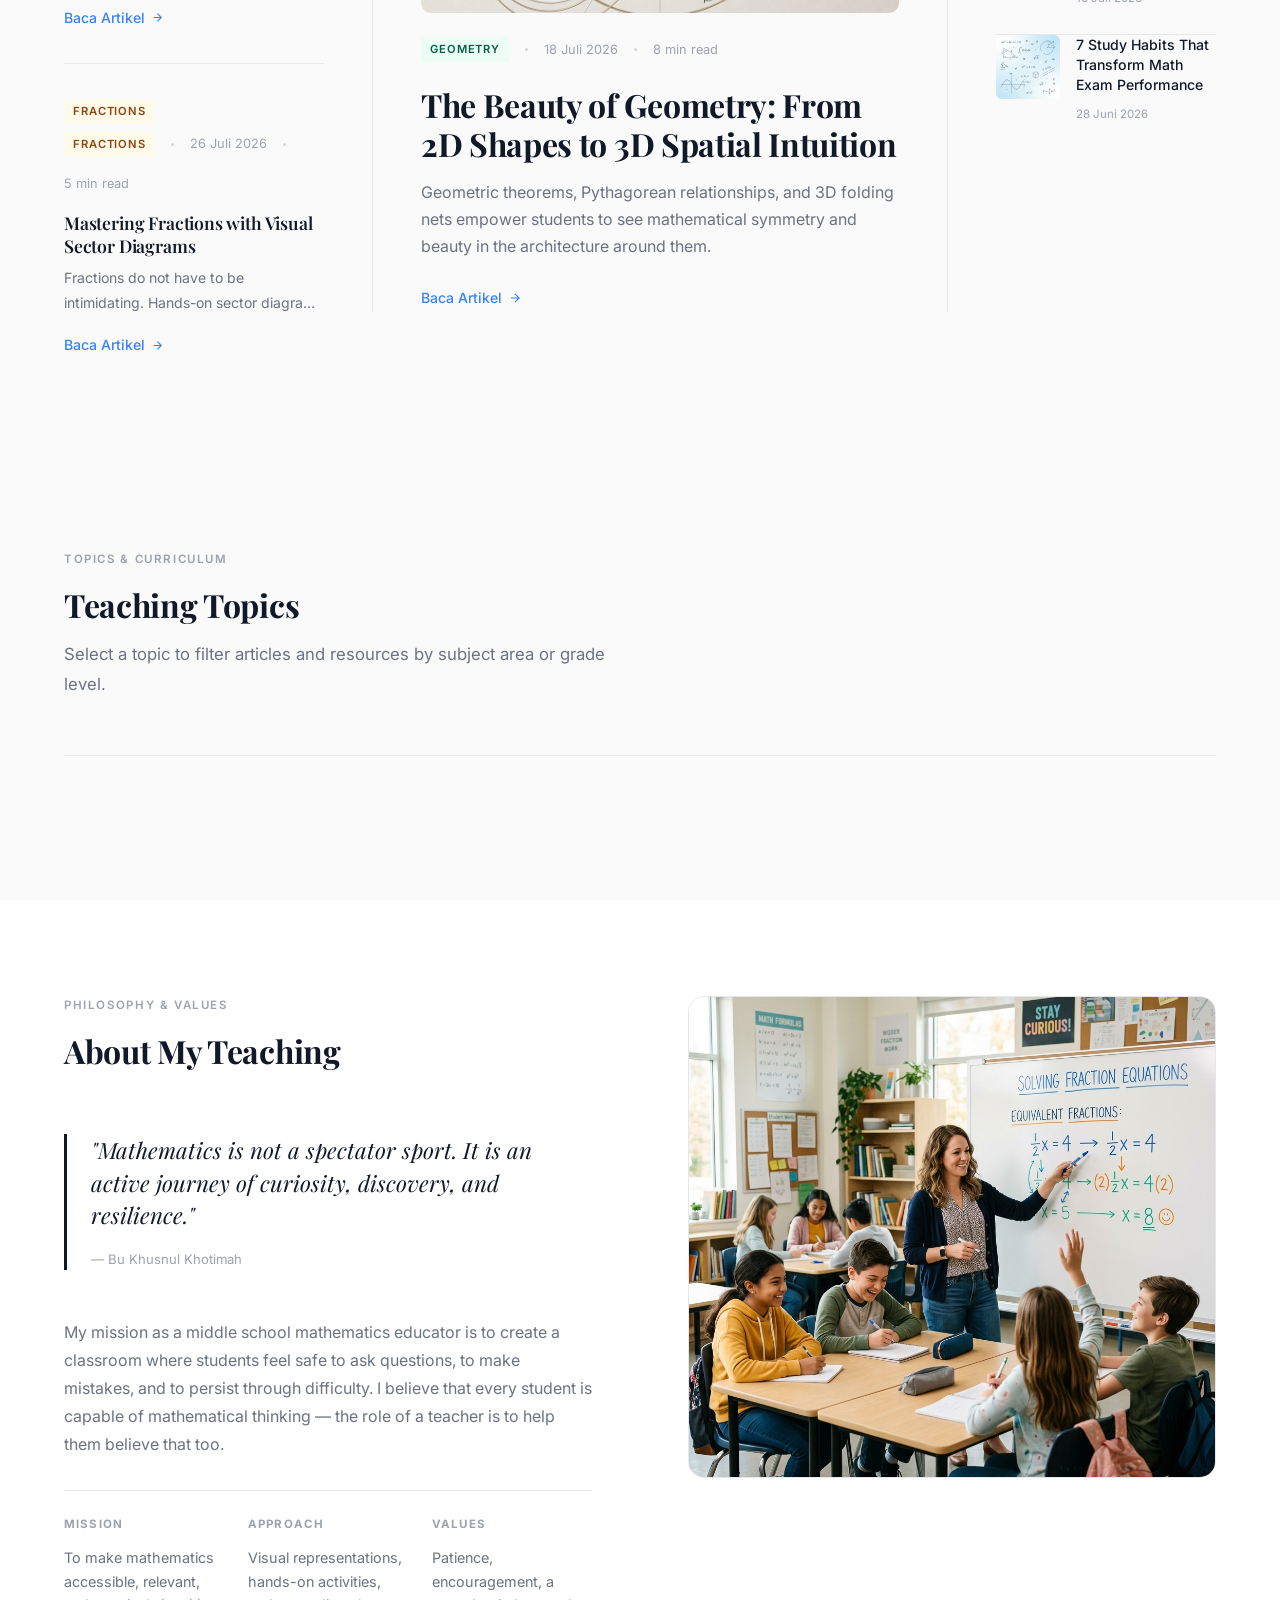
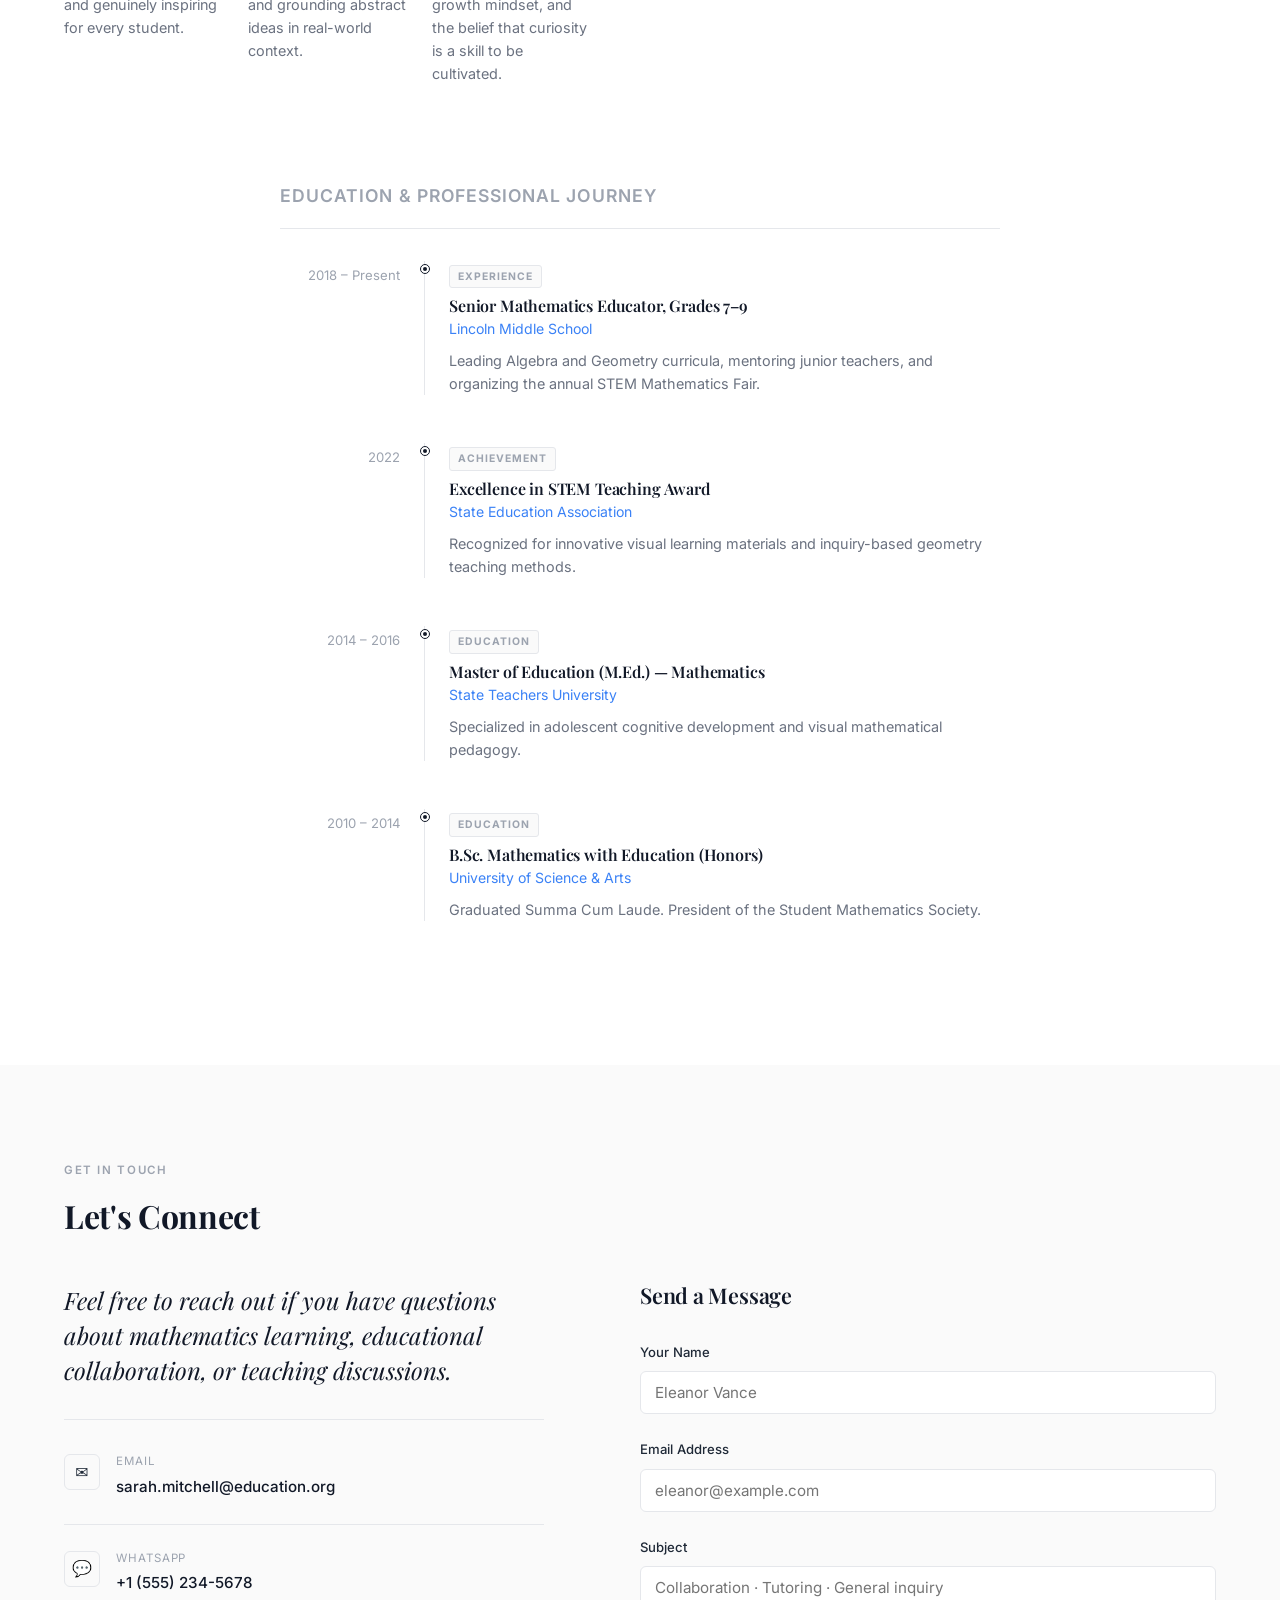
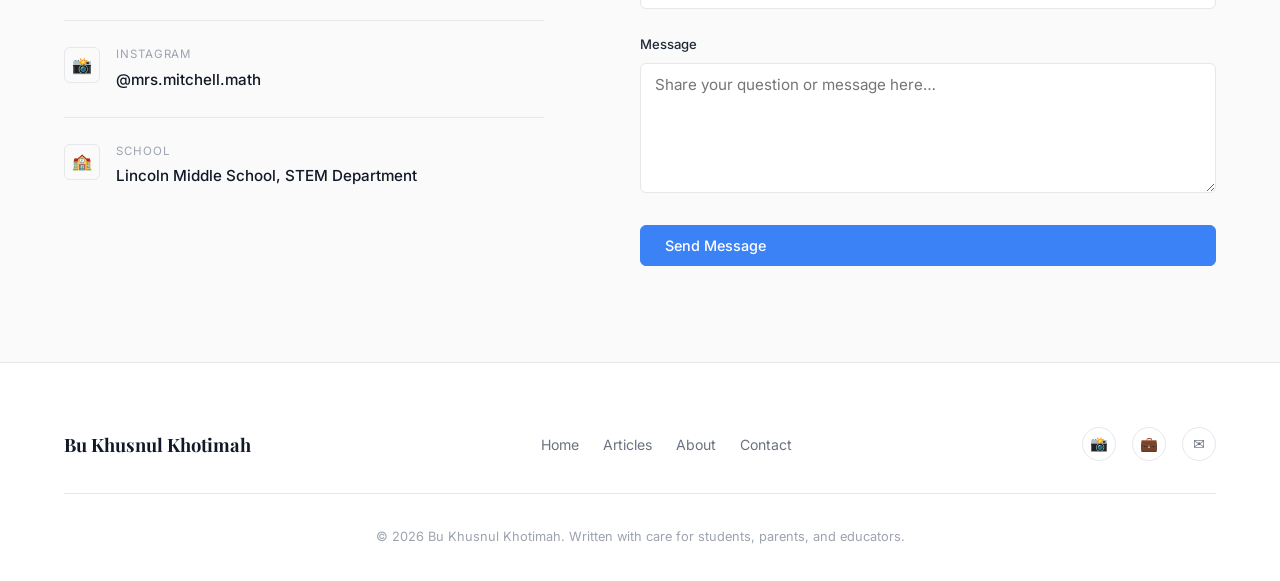
==== commit 2a0937bf: "Integrate Firebase Firestore for real-time cloud data sync across devices" ====
--- a/index.html
+++ b/index.html
@@ -410,8 +410,10 @@
 
   <!-- ═══════════════════════════════════════════
        SCRIPTS
-       articles.js must load before main.js
   ═══════════════════════════════════════════ -->
+  <script src="https://www.gstatic.com/firebasejs/9.23.0/firebase-app-compat.js"></script>
+  <script src="https://www.gstatic.com/firebasejs/9.23.0/firebase-firestore-compat.js"></script>
+  <script src="js/firebase-config.js"></script>
   <script src="js/articles.js"></script>
   <script src="js/main.js"></script>
 
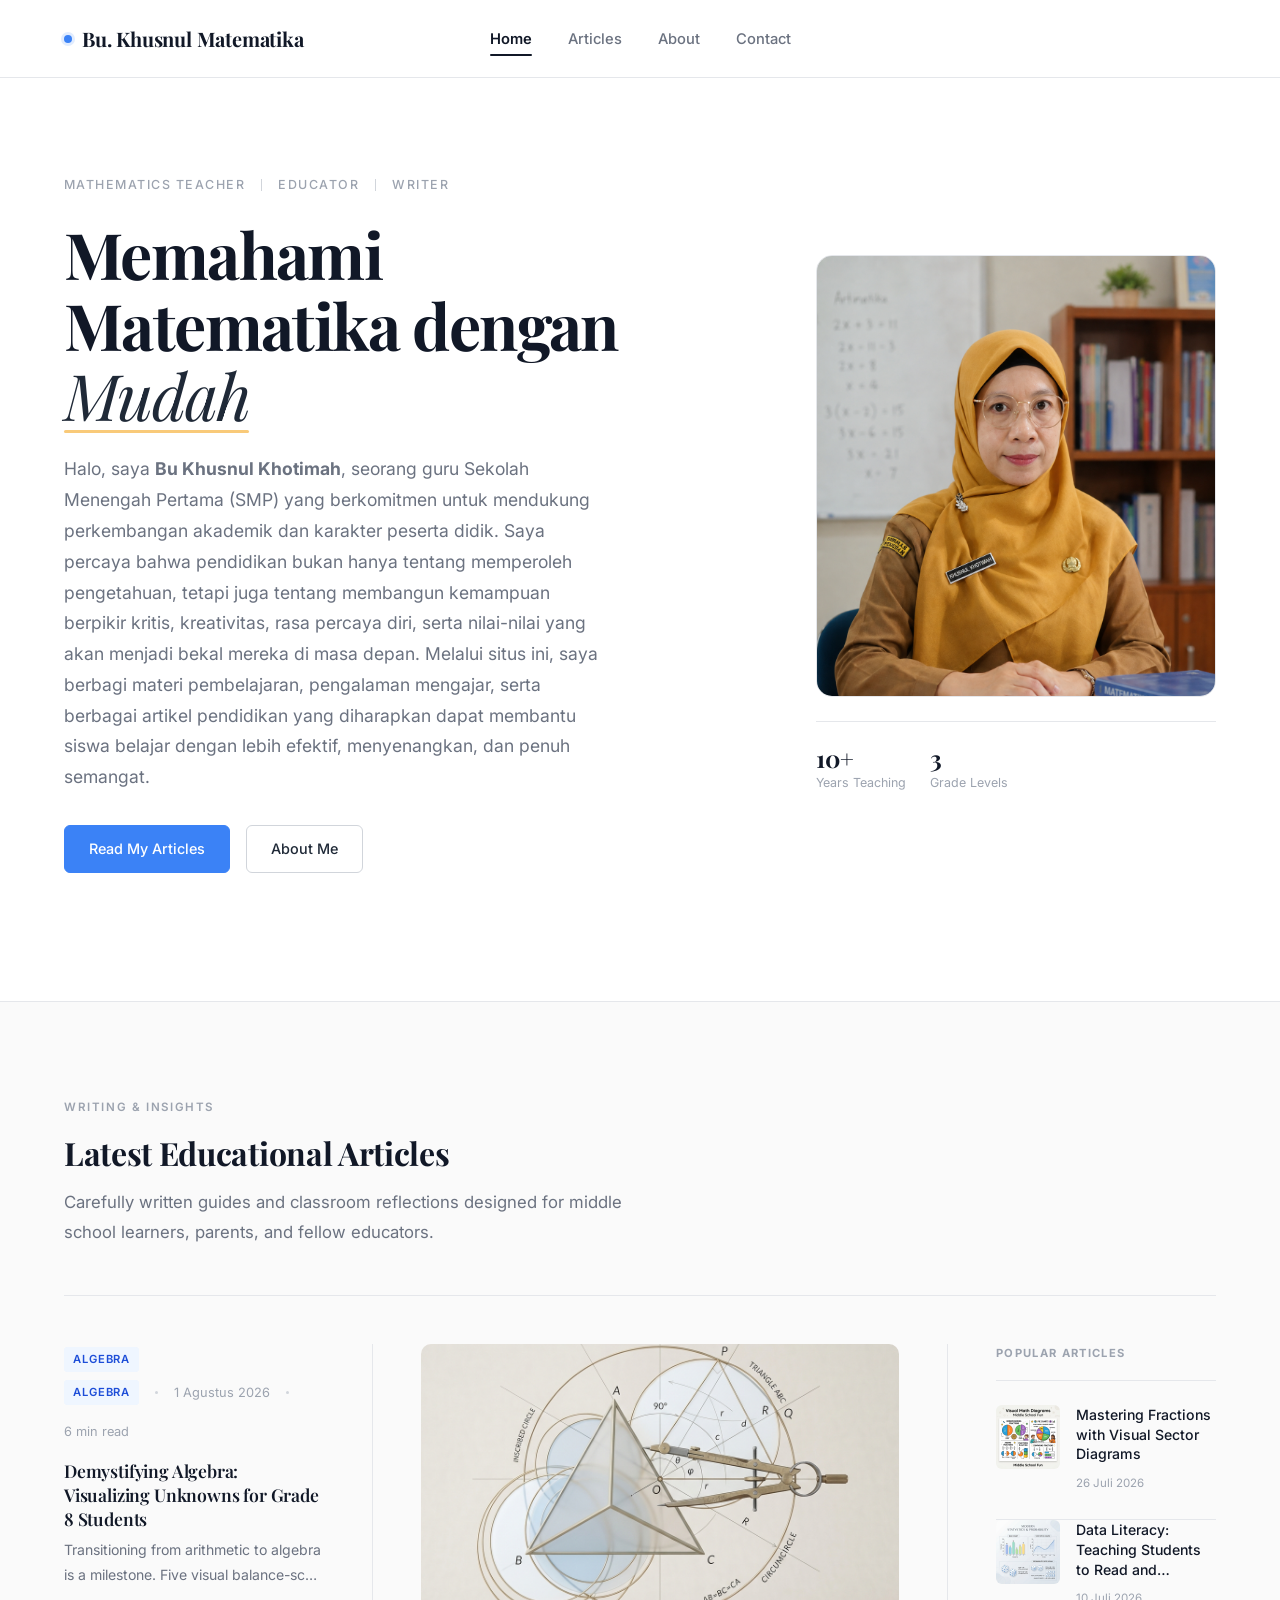
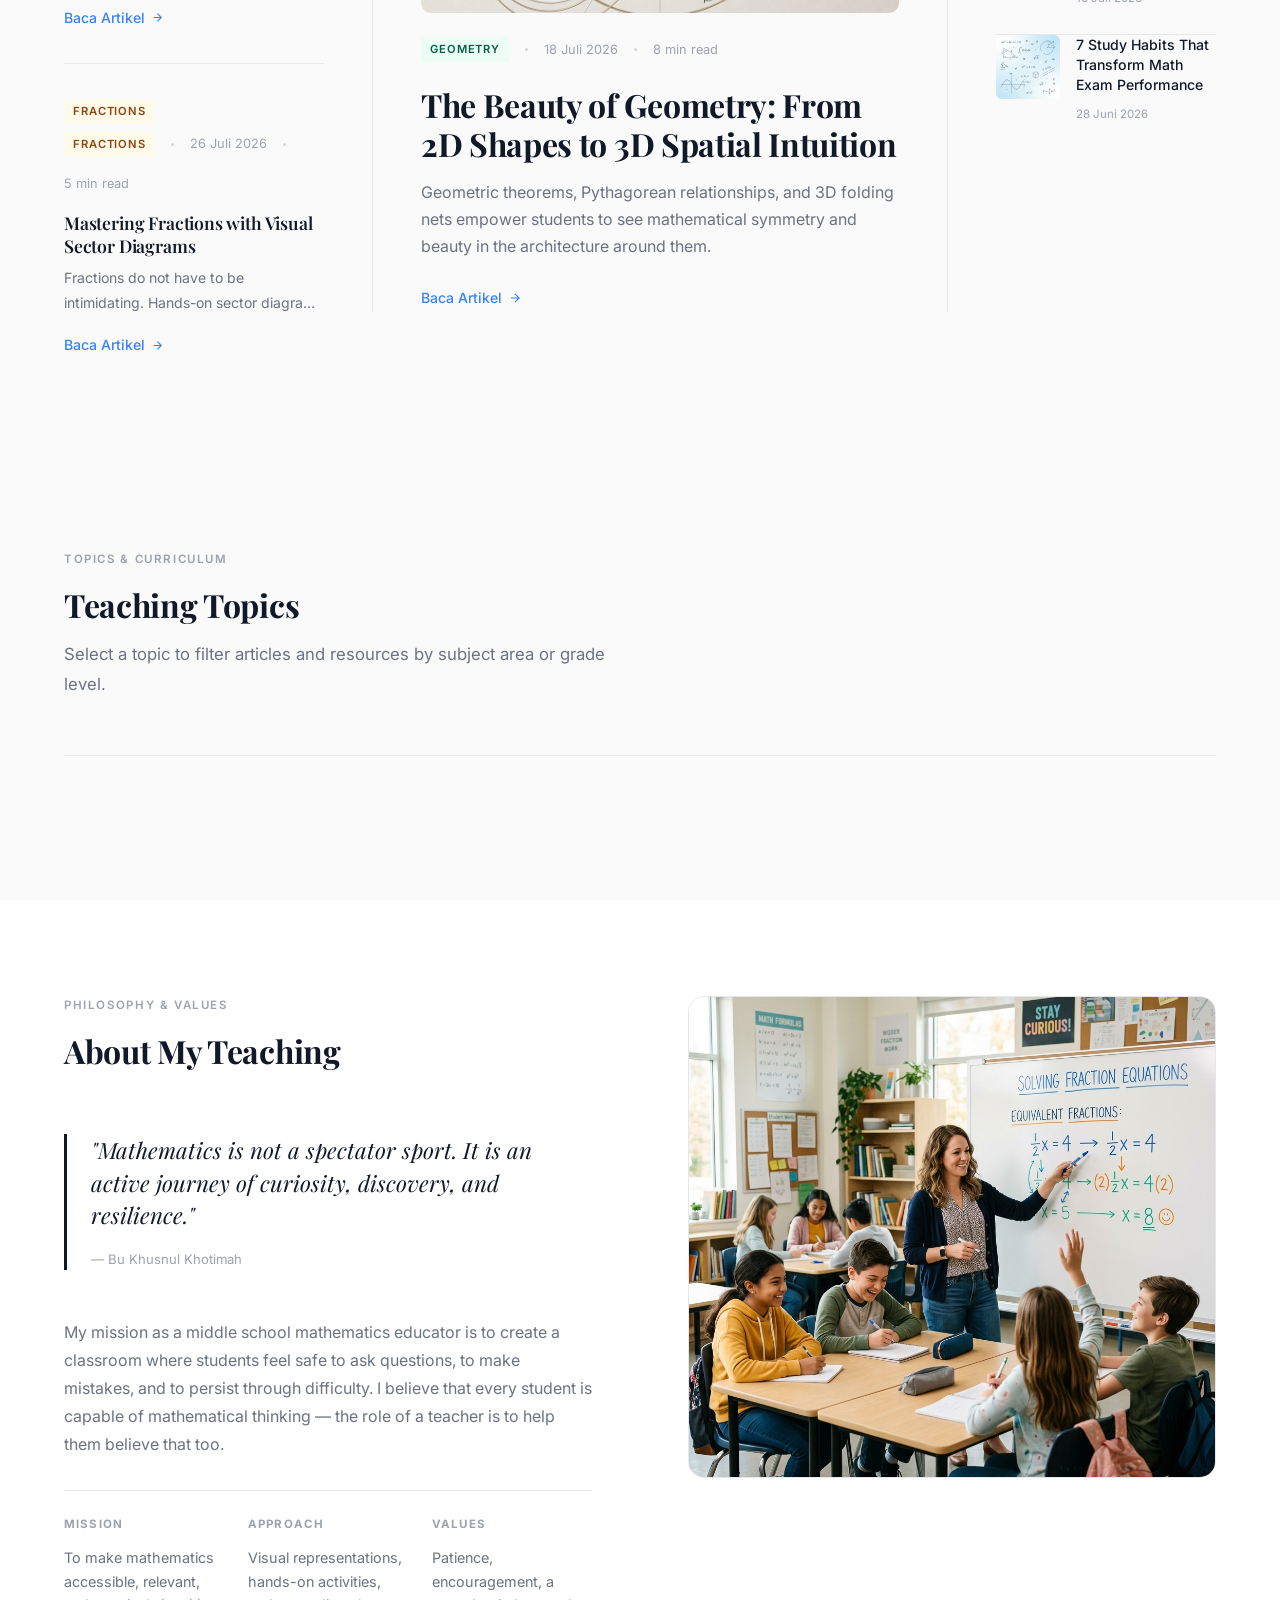
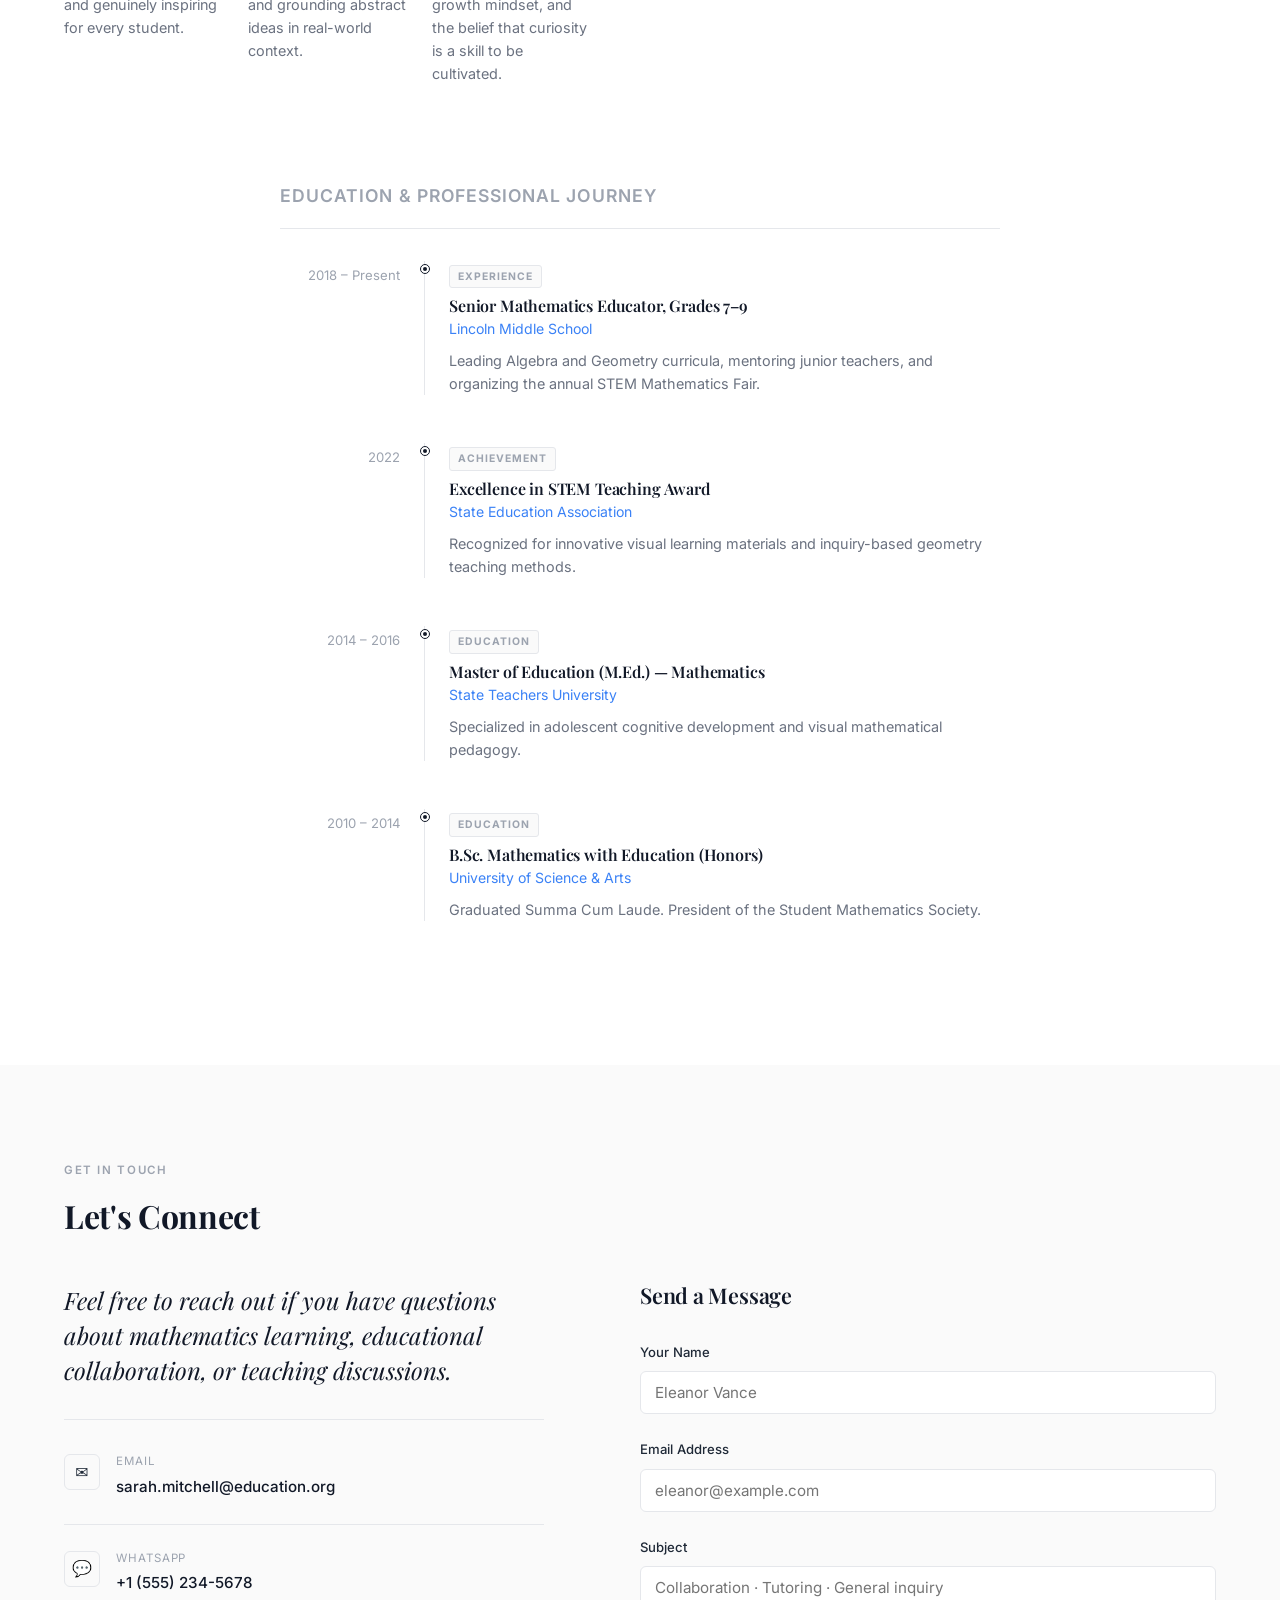
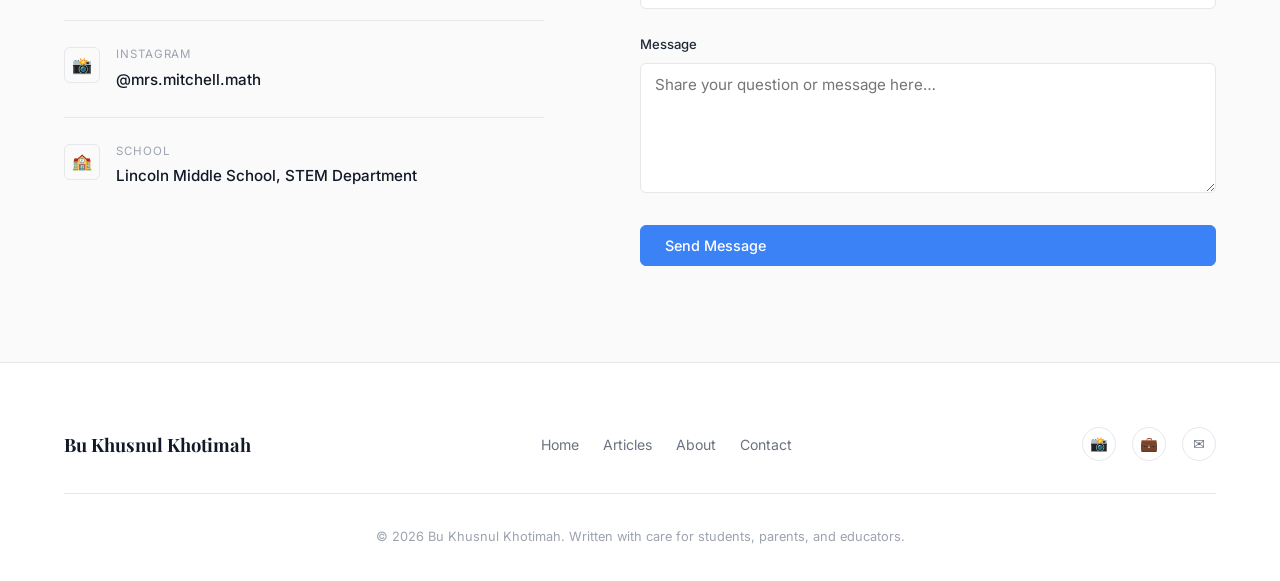
==== commit d37f3a60: "Fixing teks" ====
--- a/index.html
+++ b/index.html
@@ -57,8 +57,8 @@
             </div>
 
             <h1 class="hero-heading">
-              Making Mathematics easier to understand
-              and <span class="italic-accent">enjoyable</span> to learn.
+              Memahami Matematika dengan 
+              <span class="italic-accent">Mudah</span>
             </h1>
 
             <p class="hero-intro">
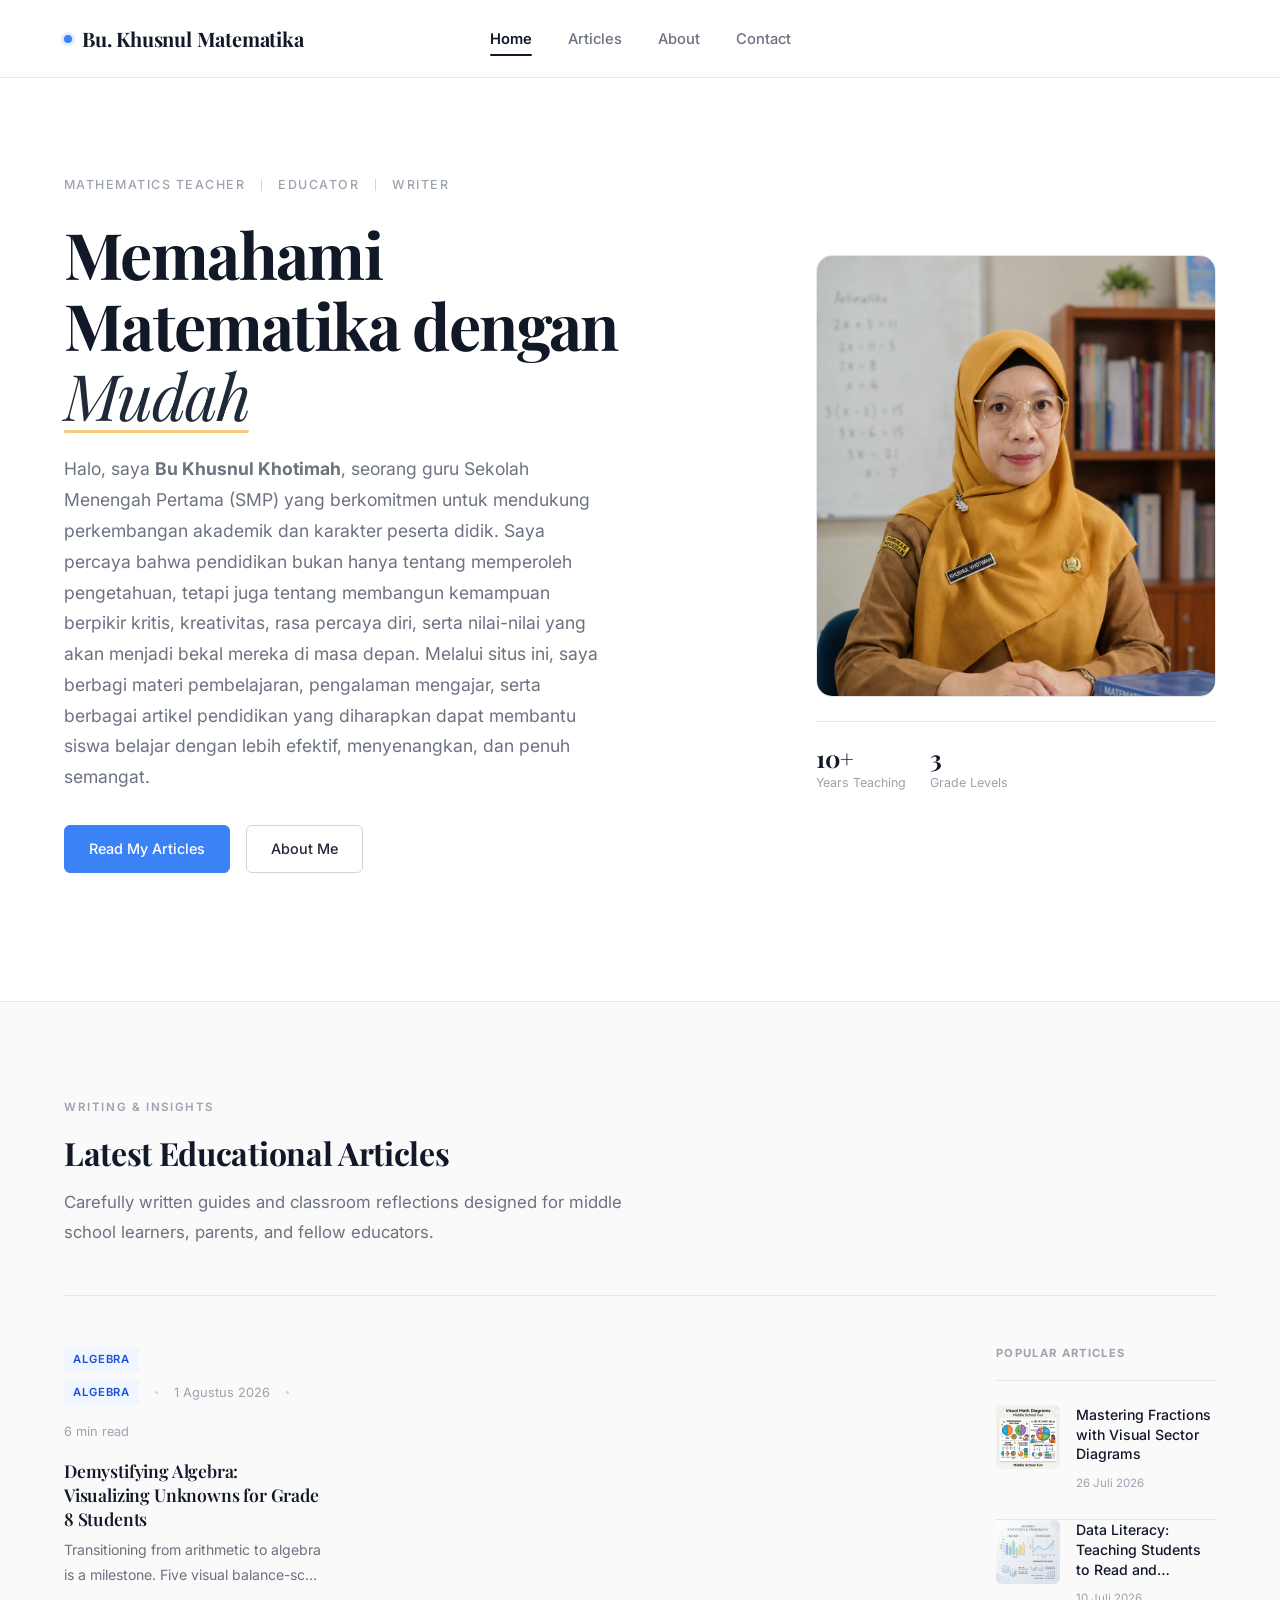
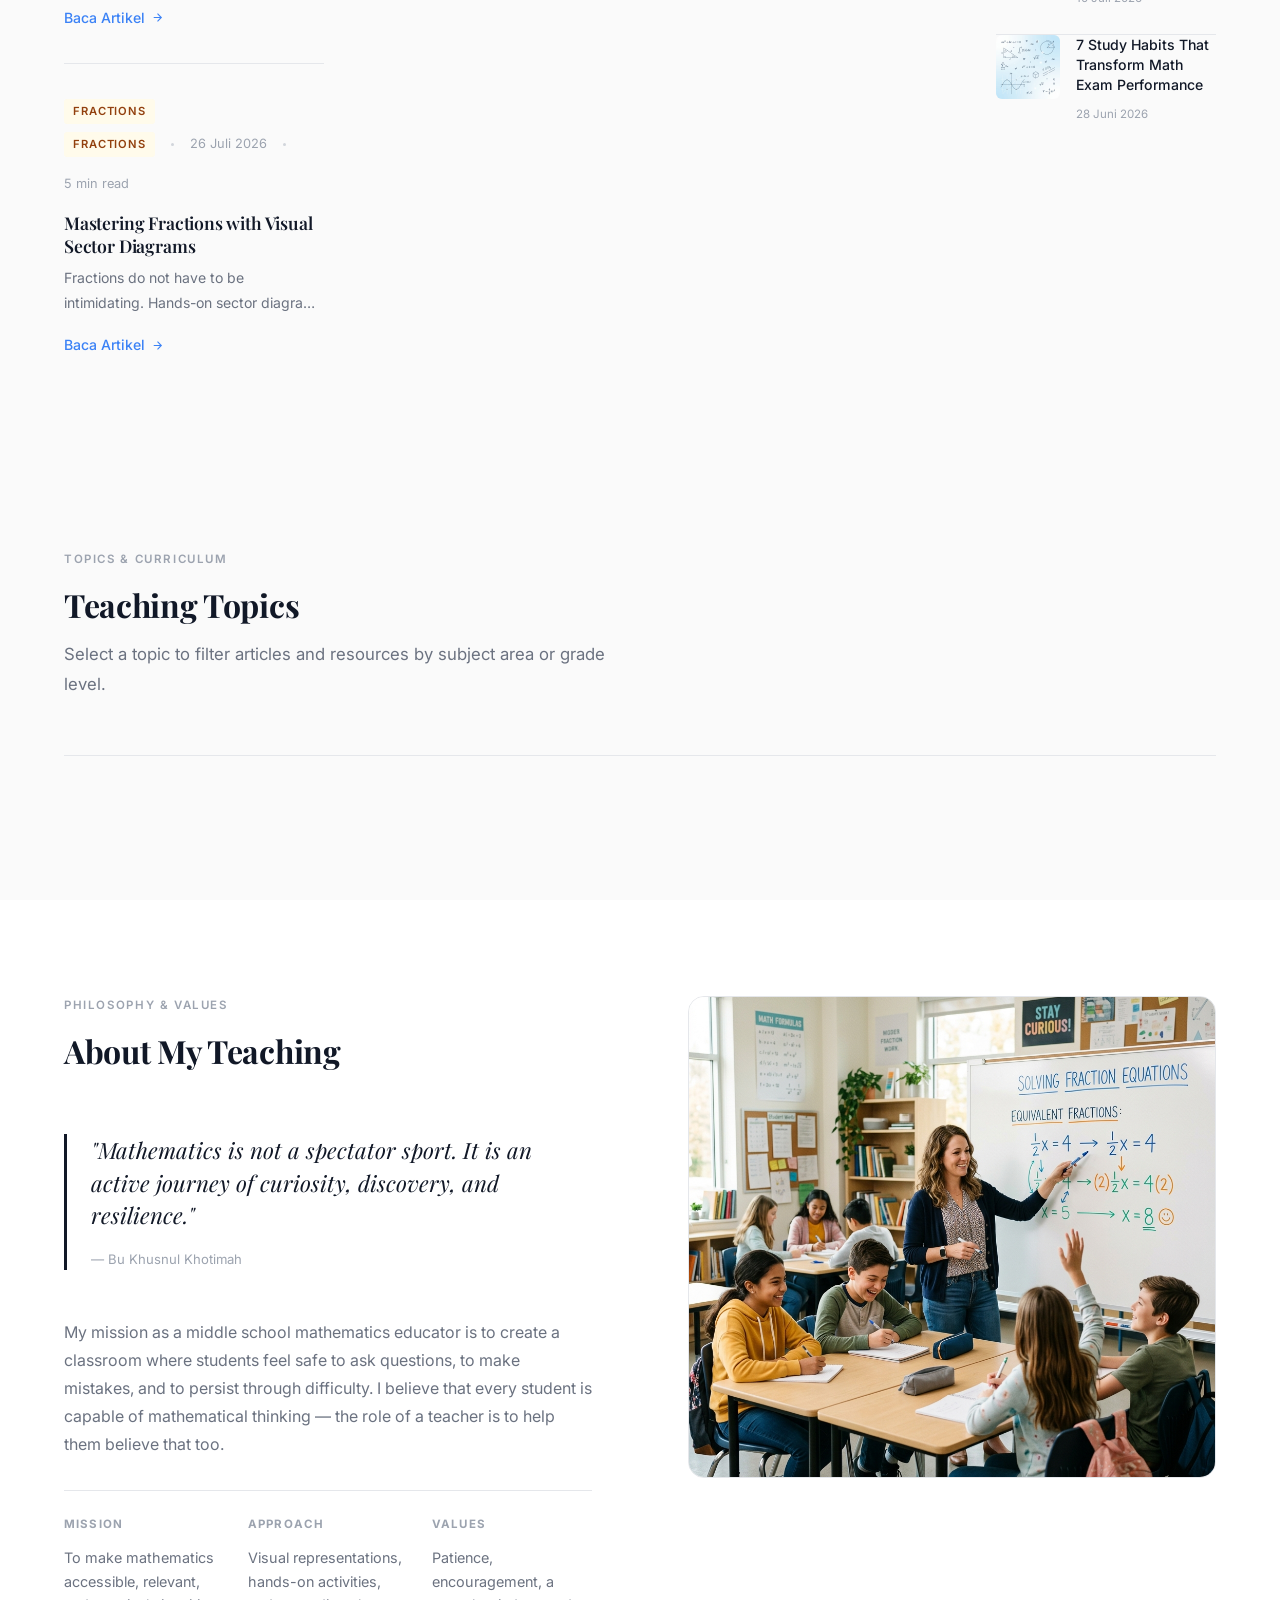
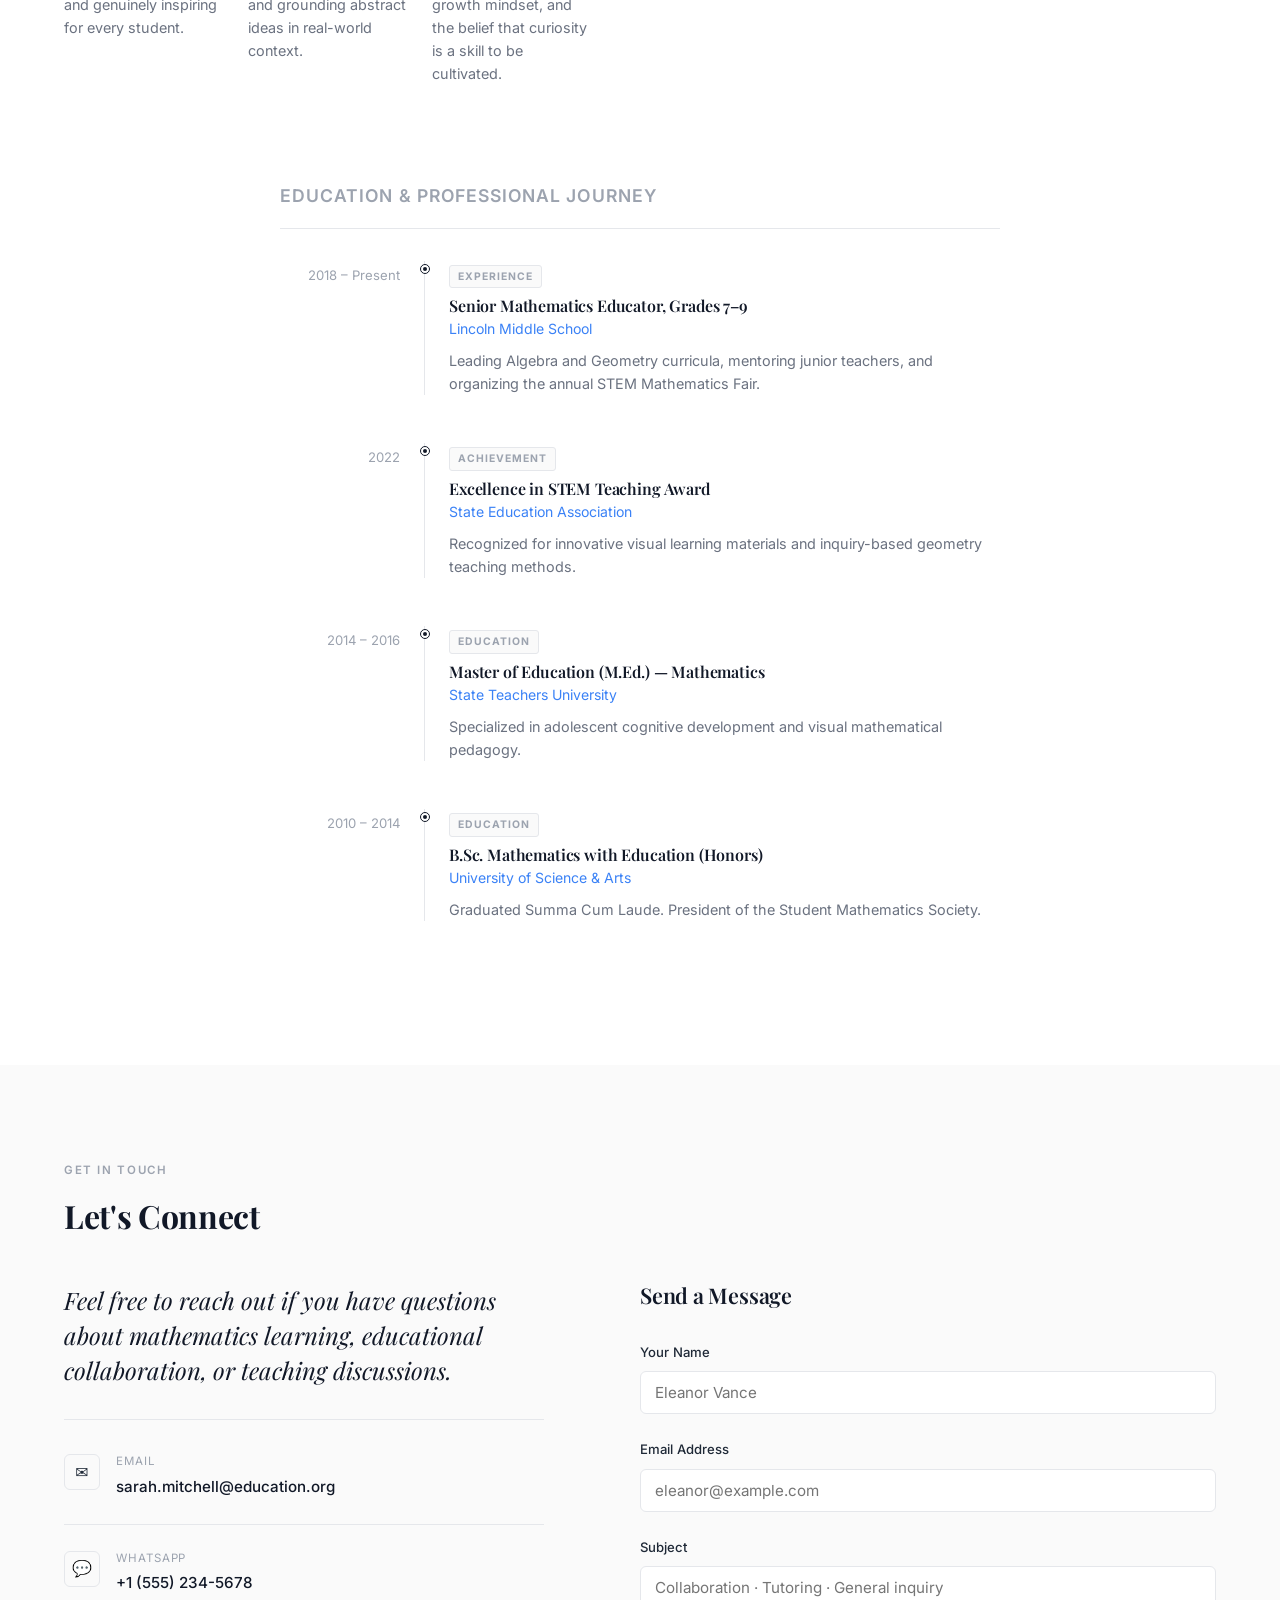
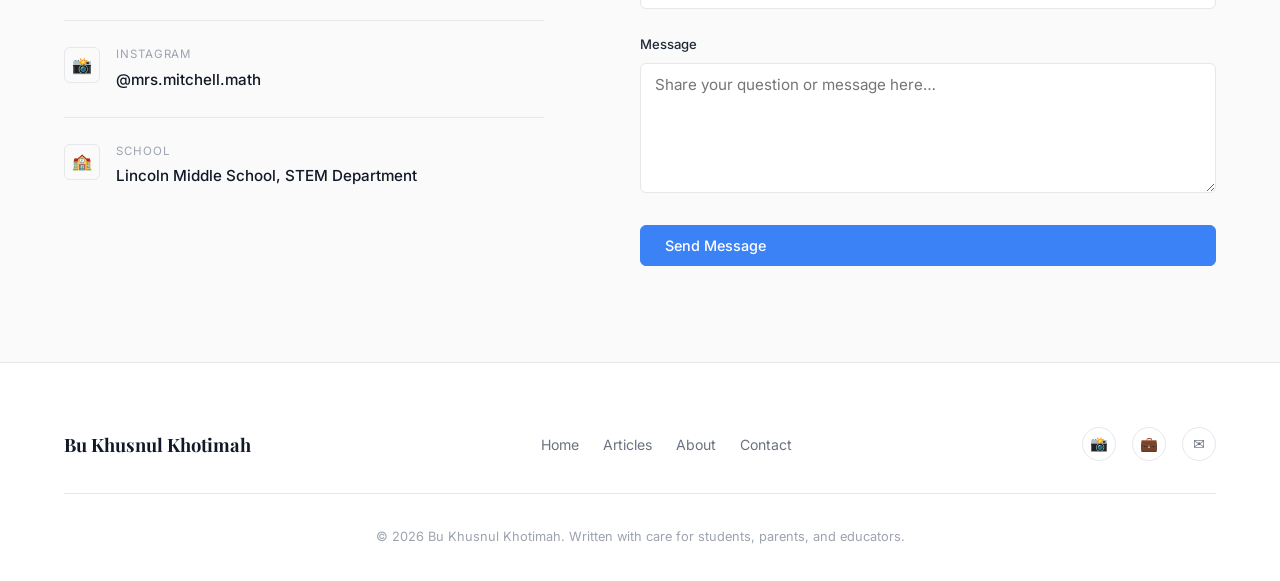
==== commit 701b1f3c: "Fixing teks" ====
--- a/index.html
+++ b/index.html
@@ -119,7 +119,7 @@
           </div>
 
           <!-- CENTER: Featured article (rendered by main.js) -->
-          <div class="editorial-feature" id="featured-article">
+          <div class="editorial-feature" id="latest-article">
             <!-- Populated from articles.js via main.js -->
           </div>
 
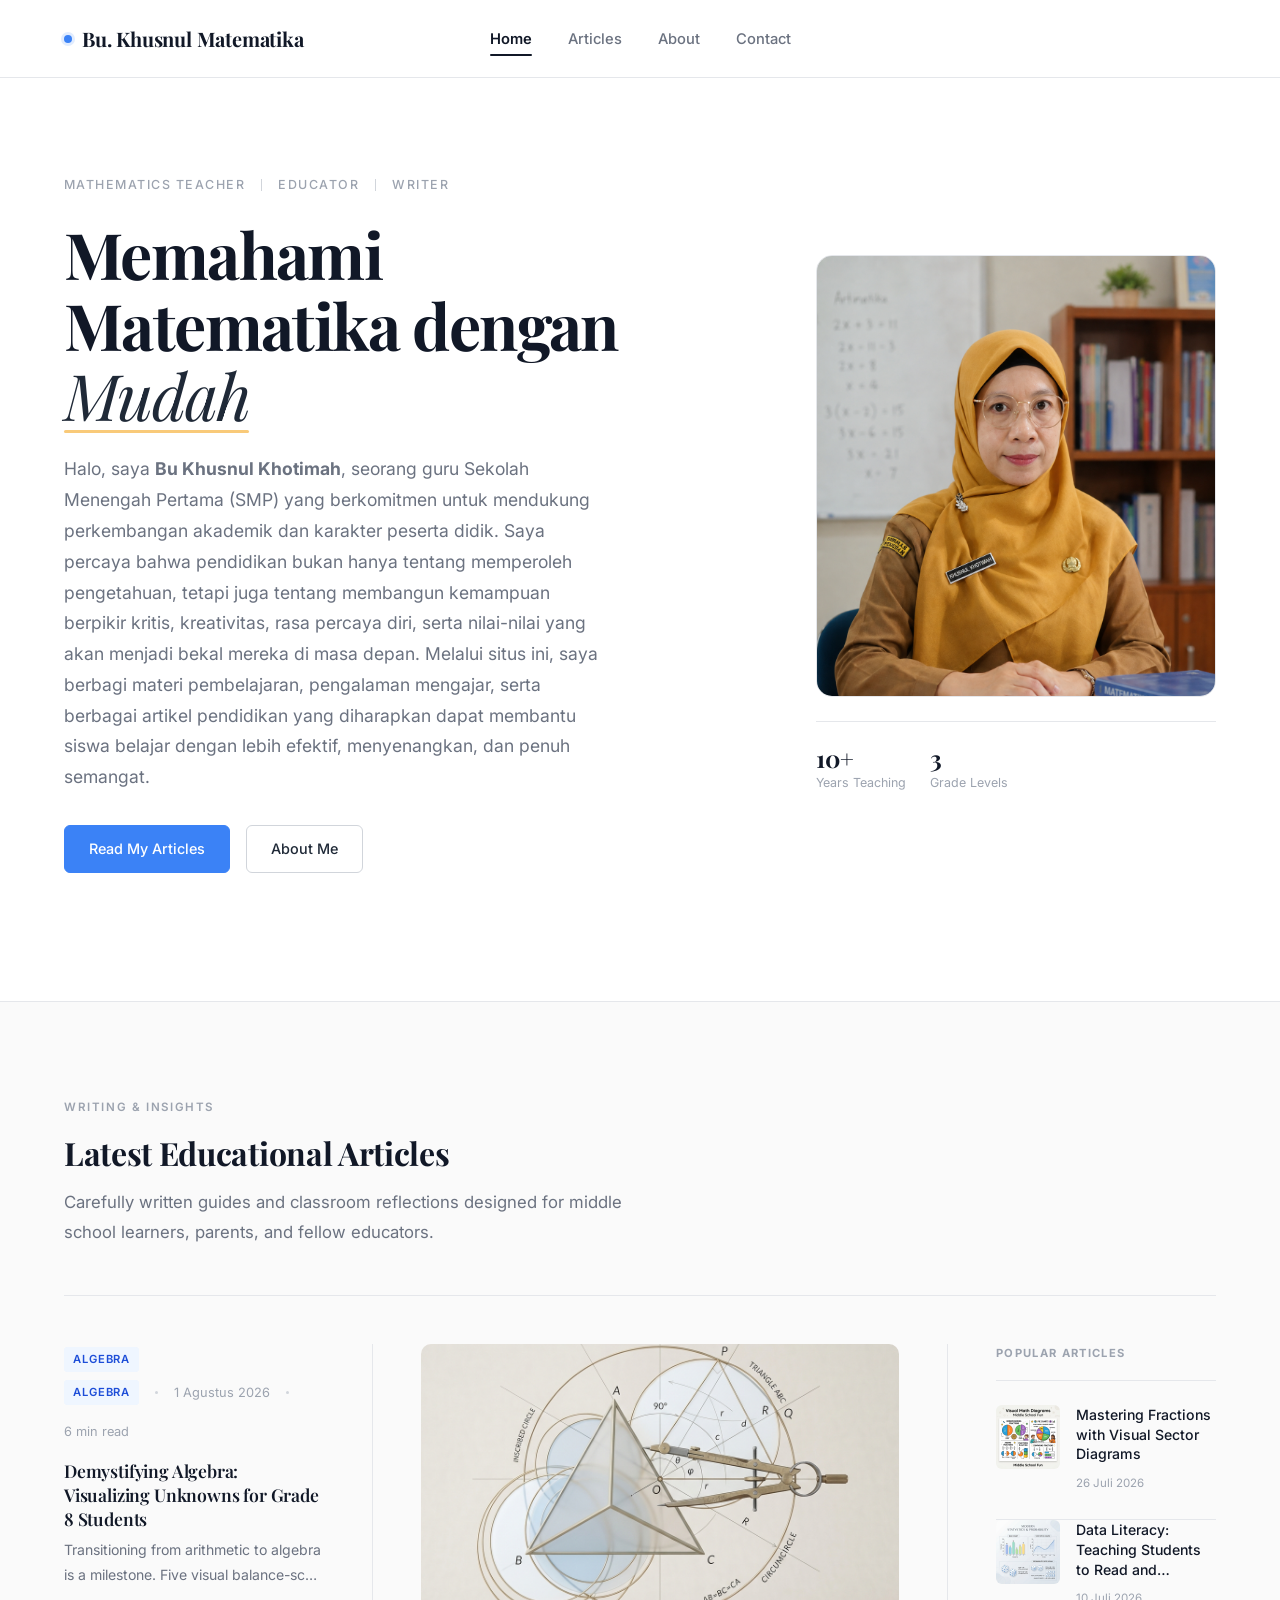
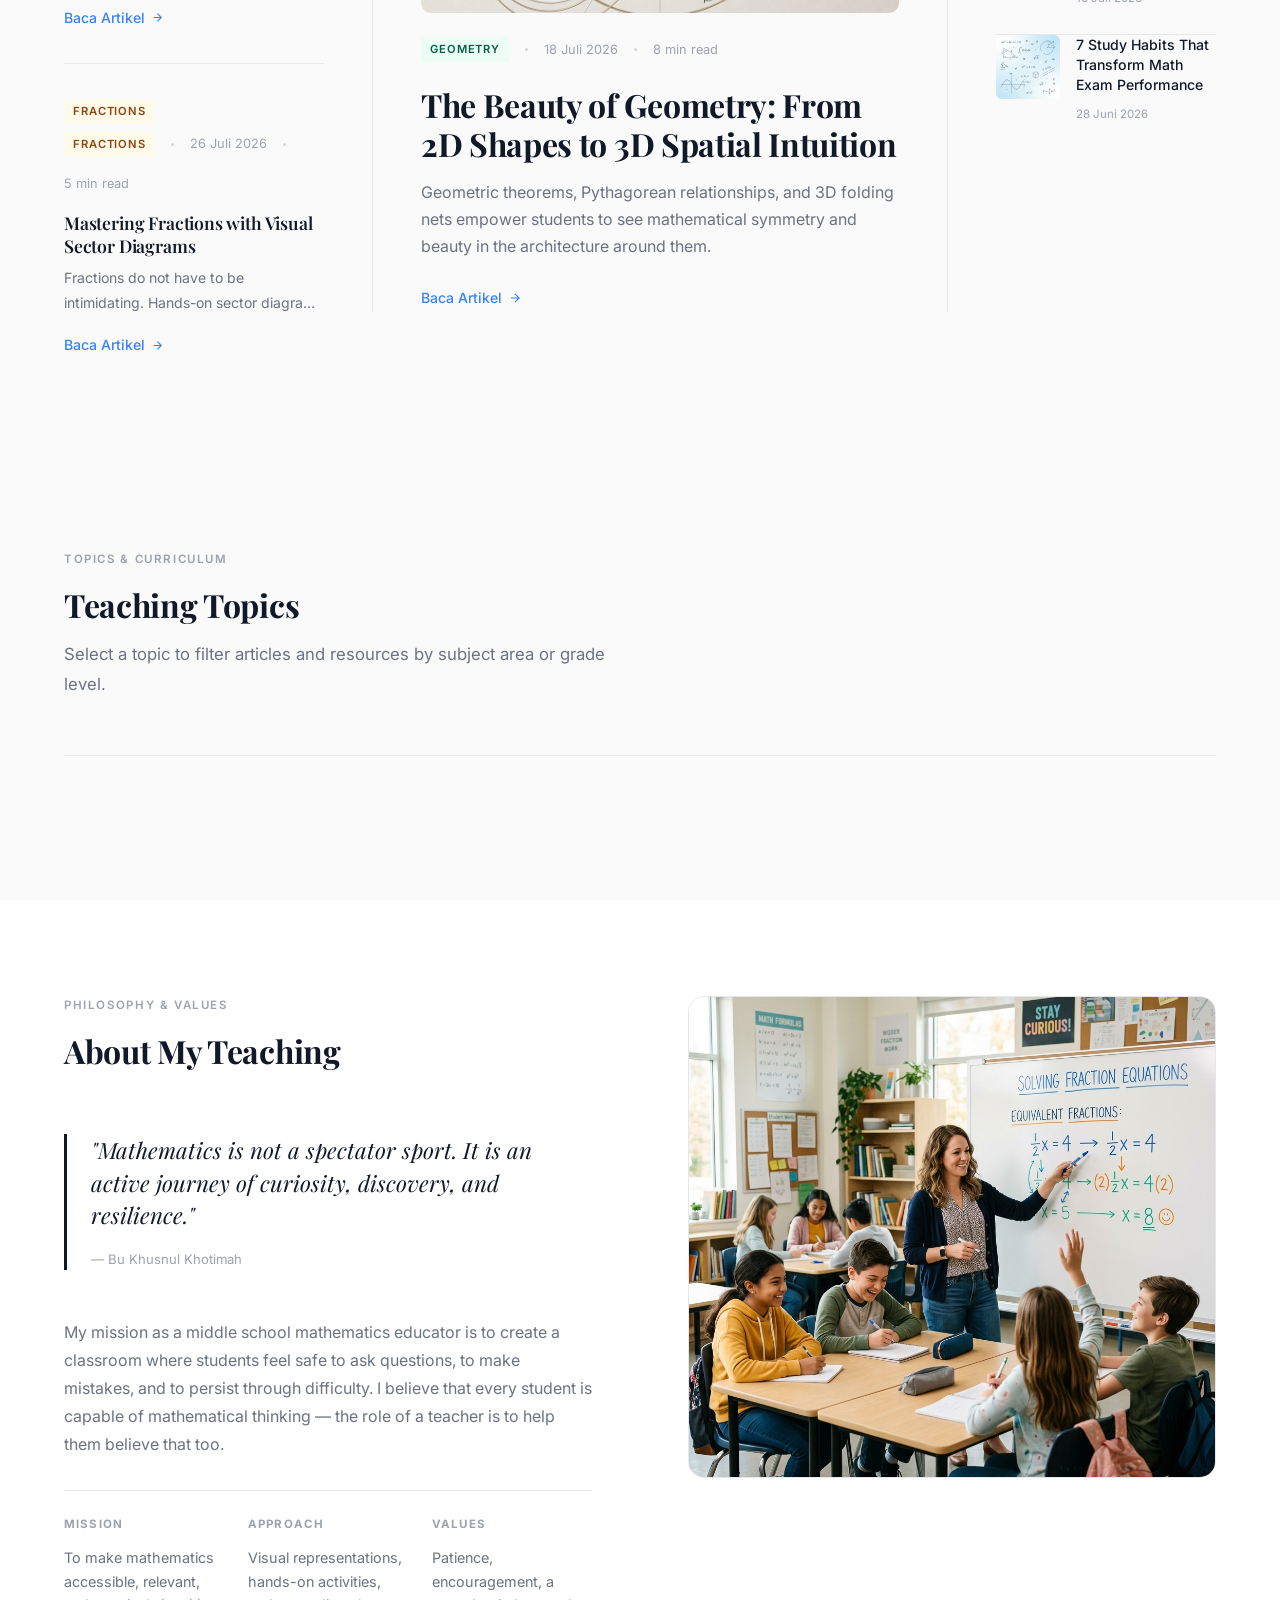
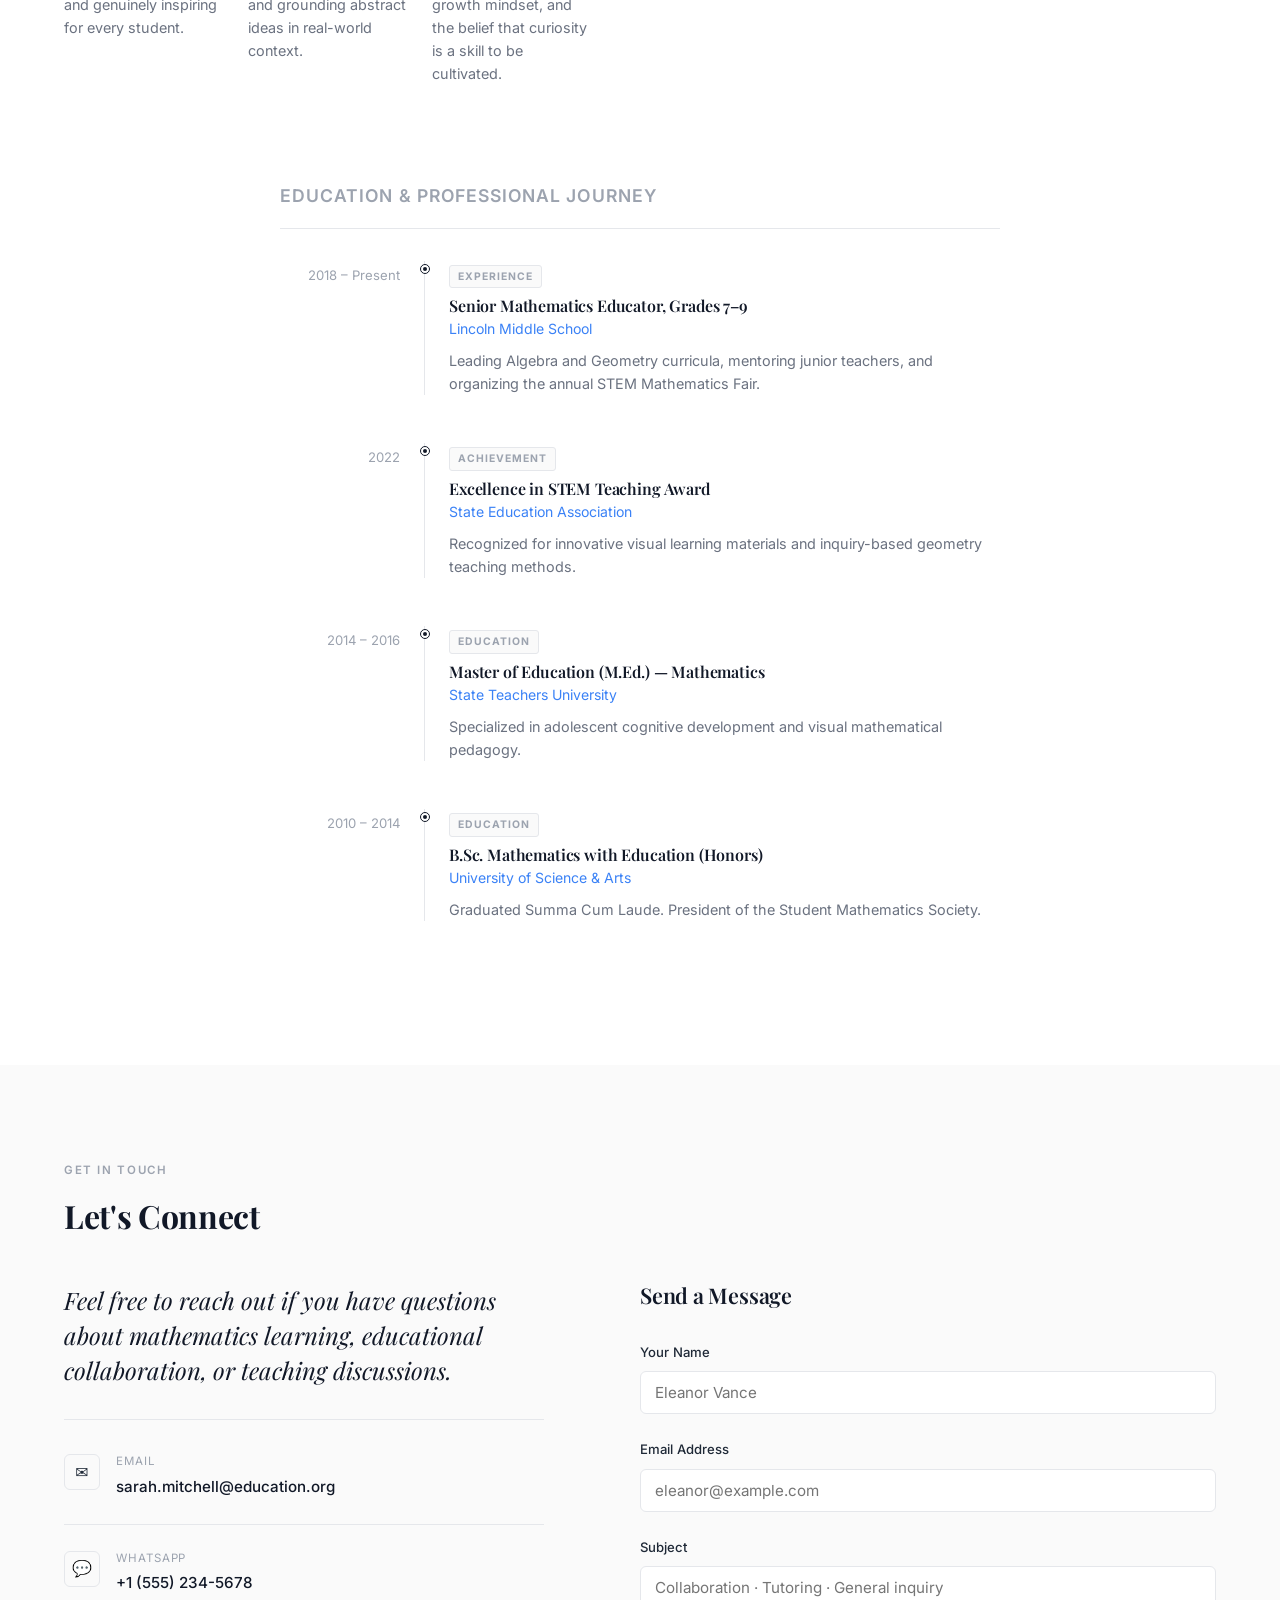
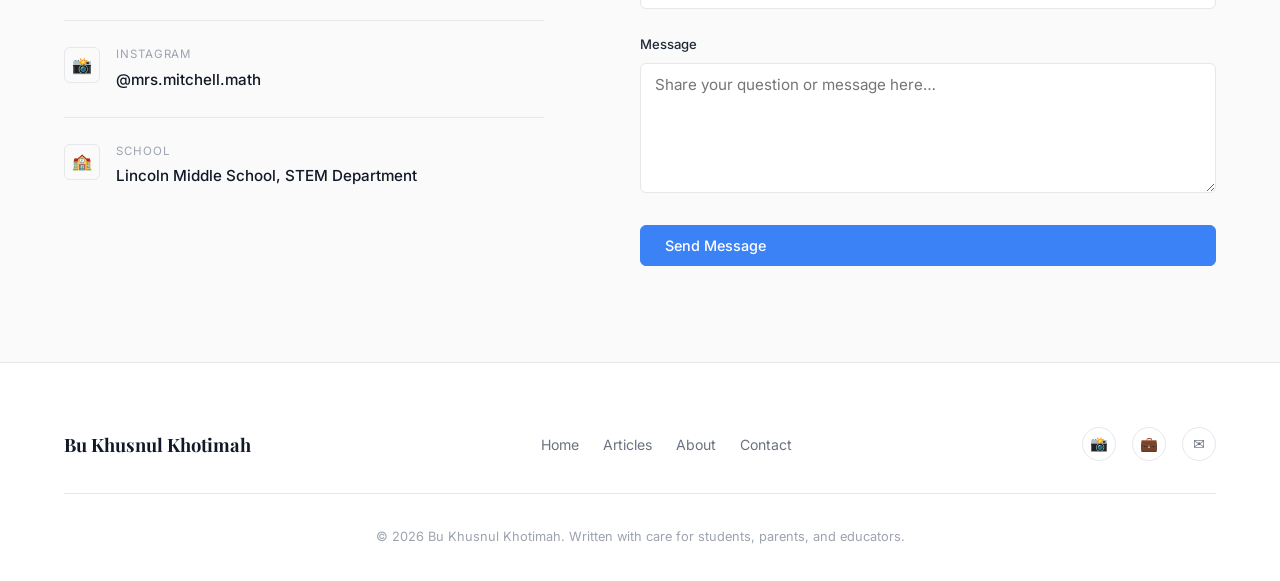
==== commit 022985ae: "Fixing teks" ====
--- a/index.html
+++ b/index.html
@@ -119,7 +119,7 @@
           </div>
 
           <!-- CENTER: Featured article (rendered by main.js) -->
-          <div class="editorial-feature" id="latest-article">
+          <div class="editorial-feature" id="featured-article">
             <!-- Populated from articles.js via main.js -->
           </div>
 
